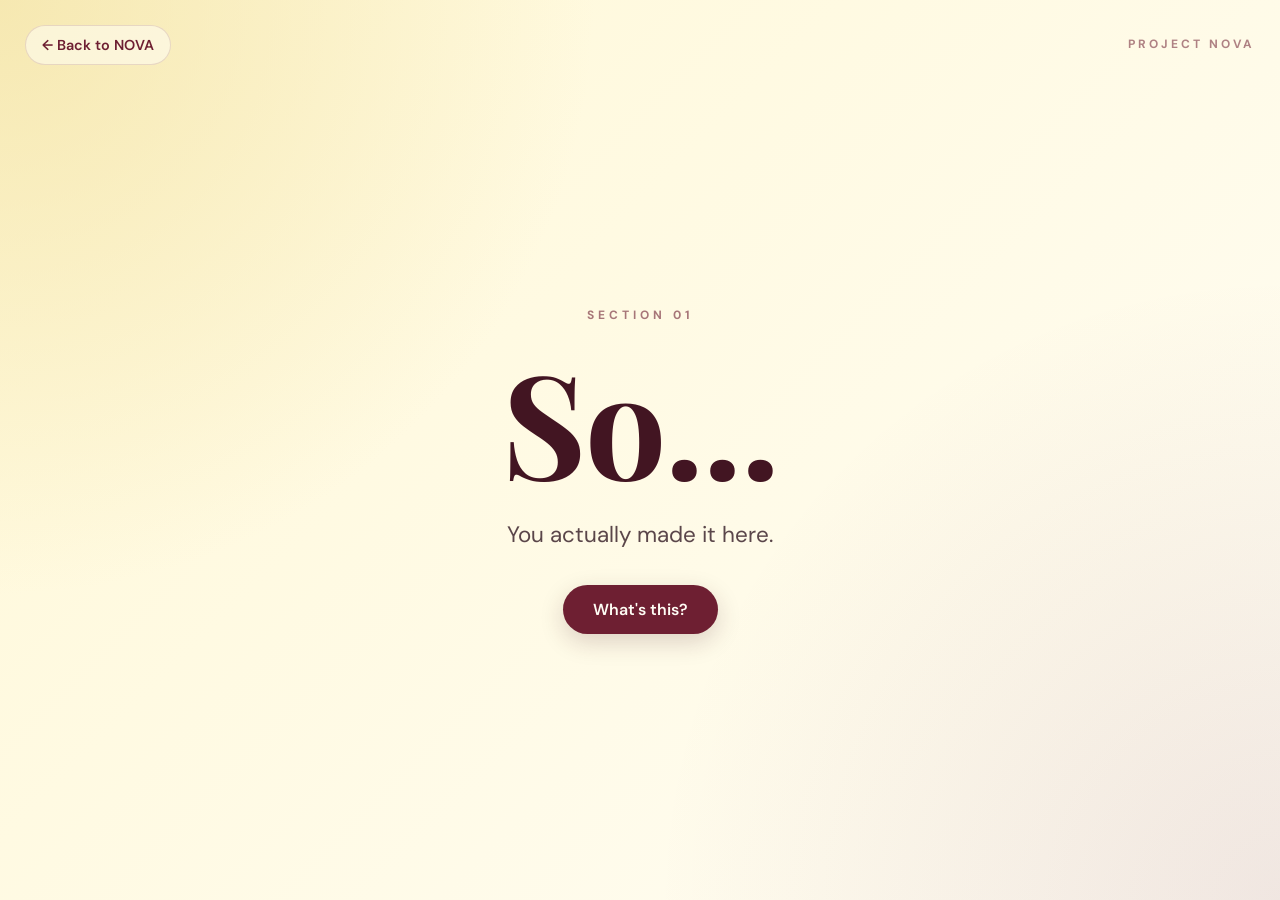
==== pages/birthday.html @ 9987b472 "Release Project Nova v1.0" ====
<!DOCTYPE html>
<html lang="en">

<head>
    <meta charset="UTF-8">

    <meta
        name="viewport"
        content="width=device-width, initial-scale=1.0"
    >

    <title>Birthday | Project Nova</title>

    <link rel="stylesheet" href="../style.css">
    <link rel="stylesheet" href="../css/birthday.css">
</head>

<body>

    <main class="birthday-page">


        <!-- ================================
             TOP NAVIGATION
        ================================= -->

        <nav class="birthday-nav">

            <a href="../index.html" class="back-home-btn">
                ← Back to NOVA
            </a>

            <p class="nova-small">
                PROJECT NOVA
            </p>

        </nav>


        <!-- ================================
             INTRO
        ================================= -->

        <section class="birthday-intro">

            <p class="birthday-label">
                SECTION 01
            </p>

            <h1>So...</h1>

            <p class="birthday-text">
                You actually made it here.
            </p>

            <button id="birthday-start-btn">
                What's this?
            </button>

        </section>


        <!-- ================================
             FIRST MESSAGE
        ================================= -->

        <section
            id="birthday-message-area"
            class="birthday-message-area"
        >

            <p class="birthday-label">
                A message for you
            </p>

            <h2>
                Well, today's a pretty important day.
            </h2>

            <p>
                And I thought it would be a little boring
                to just send you a normal birthday message.
            </p>

            <p>
                So instead...
            </p>

            <p class="message-highlight">
                I decided to build you something.
            </p>

            <button id="birthday-continue-btn">
                Continue
            </button>

        </section>


        <!-- ================================
             THE PROBLEM
        ================================= -->

        <section
            id="birthday-problem-area"
            class="birthday-message-area"
        >

            <p class="birthday-label">
                Wait a second...
            </p>

            <h2>
                But before we get to that...
            </h2>

            <p class="birthday-text">
                There's one small problem.
            </p>

            <button id="problem-btn">
                What problem?
            </button>

        </section>


        <!-- ================================
             CHALLENGE INTRO
        ================================= -->

        <section
            id="challenge-intro-area"
            class="birthday-message-area"
        >

            <p class="birthday-label">
                One condition
            </p>

            <h2>
                A birthday gift can't just be handed over that easily.
            </h2>

            <p>
                First, you have to complete one tiny challenge.
            </p>

            <button id="challenge-start-btn">
                Bring it on.
            </button>

        </section>


        <!-- ================================
             CATCH THE CAKE
        ================================= -->

        <section
            id="challenge-area"
            class="birthday-message-area challenge-area"
        >

            <p class="birthday-label">
                Challenge accepted
            </p>

            <h2>
                Okay. Catch this.
            </h2>

            <p id="challenge-counter">
                Catches: 0 / 5
            </p>

            <div id="game-area">

                <button id="catch-btn">
                    🎂
                </button>

            </div>

        </section>


        <!-- ================================
             CHALLENGE COMPLETE
        ================================= -->

        <section
            id="challenge-complete-area"
            class="birthday-message-area"
        >

            <p class="birthday-label">
                Challenge complete
            </p>

            <h2>
                You passed.
            </h2>

            <p>
                Somehow.
            </p>

            <button id="challenge-complete-btn">
                Continue
            </button>

        </section>


        <!-- ================================
             BIRTHDAY REVEAL
        ================================= -->

        <section
            id="birthday-reveal-area"
            class="birthday-message-area birthday-reveal-area"
        >

            <p class="birthday-label">
                Fine. You earned it.
            </p>

            <h2 class="birthday-reveal-title">
                HAPPY<br>
                BIRTHDAY
            </h2>

            <p class="birthday-reveal-name">
                🎉 🎂 ✨
            </p>

            <p class="birthday-reveal-text">
                Welcome to your birthday experience.
            </p>

            <button id="birthday-reveal-btn">
                Let's begin.
            </button>

        </section>


        <!-- ================================
             EXPERIENCE INTRO
        ================================= -->

        <section
            id="experience-intro-area"
            class="birthday-message-area"
        >

            <p class="birthday-label">
                Project Nova begins
            </p>

            <h2>
                Okay, now that we're officially past
                all the unnecessary security...
            </h2>

            <p>
                I have a few things prepared for you.
            </p>

            <button id="show-prepared-btn">
                Show me.
            </button>

        </section>


        <!-- ================================
             BIRTHDAY VAULT
        ================================= -->

        <section
            id="birthday-vault-area"
            class="birthday-message-area birthday-vault-area"
        >

            <p class="birthday-label">
                PROJECT NOVA
            </p>

            <h2>
                The Birthday Vault
            </h2>

            <p class="vault-description">
                I made a few things for you.
            </p>

            <p class="vault-description">
                Choose carefully.
            </p>

            <div class="vault-grid">


                <!-- SOMETHING FUN -->

                <button
                    id="vault-card-1"
                    class="vault-card"
                >

                    <span class="vault-icon">
                        🎁
                    </span>

                    <span class="vault-card-title">
                        Something Fun
                    </span>

                    <span class="vault-card-text">
                        Open me.
                    </span>

                </button>


                <!-- SOMETHING SPECIAL -->

                <button
                    id="vault-card-2"
                    class="vault-card"
                >

                    <span class="vault-icon">
                        ✨
                    </span>

                    <span class="vault-card-title">
                        Something Special
                    </span>

                    <span class="vault-card-text">
                        There's something inside.
                    </span>

                </button>


                <!-- LOCKED -->

                <button
                    id="vault-card-3"
                    class="vault-card vault-card-locked"
                >

                    <span class="vault-icon">
                        🔒
                    </span>

                    <span class="vault-card-title">
                        Locked
                    </span>

                    <span class="vault-card-text">
                        Not yet.
                    </span>

                </button>

            </div>

        </section>


        <!-- ================================
             SOMETHING SPECIAL - INTRO
        ================================= -->

        <section
            id="special-intro-area"
            class="birthday-message-area"
        >

            <p class="birthday-label">
                Something Special
            </p>

            <h2>
                Okay... this one is a little different.
            </h2>

            <p>
                I collected a few pieces of evidence.
            </p>

            <p>
                Your job is simply to survive the investigation.
            </p>

            <p class="message-highlight">
                No pressure.
            </p>

            <button id="special-start-btn">
                Begin investigation.
            </button>

        </section>


        <!-- ================================
             PERSONALITY SCAN
        ================================= -->

        <section
            id="special-scan-area"
            class="birthday-message-area"
        >

            <p class="birthday-label">
                Project Nova Analysis
            </p>

            <h2>
                Running personality scan...
            </h2>

            <div
                id="special-scan-results"
                class="special-scan-results"
            >

                <p>
                    Loading evidence...
                </p>

            </div>

            <button id="special-scan-next-btn">
                Continue
            </button>

        </section>


        <!-- ================================
             THE LITTLE THINGS
        ================================= -->

        <section
            id="special-little-things-area"
            class="birthday-message-area"
        >

            <p class="birthday-label">
                The Little Things
            </p>

            <h2>
                Some things just felt very... you.
            </h2>

            <div class="little-things-grid">


                <div class="little-thing-card">

                    <span class="little-thing-icon">
                        🧈
                    </span>

                    <h3>
                        Butter Yellow
                    </h3>

                    <p>
                        Apparently one of the official colors
                        of the Project Nova universe.
                    </p>

                </div>


                <div class="little-thing-card">

                    <span class="little-thing-icon">
                        🎮
                    </span>

                    <h3>
                        Gaming Detected
                    </h3>

                    <p>
                        Genshin and MLBB have successfully
                        entered the evidence folder.
                    </p>

                </div>


                <div class="little-thing-card">

                    <span class="little-thing-icon">
                        🧵
                    </span>

                    <h3>
                        Future Dress Designer
                    </h3>

                    <p>
                        Sewing your own dress is officially
                        on the skill acquisition list.
                    </p>

                </div>


                <div class="little-thing-card">

                    <span class="little-thing-icon">
                        ☕
                    </span>

                    <h3>
                        The Mug Situation
                    </h3>

                    <p>
                        Ceramic mug request detected.
                        Extremely important information.
                    </p>

                </div>


                <div class="little-thing-card">

                    <span class="little-thing-icon">
                        📸
                    </span>

                    <h3>
                        Screenshot Department
                    </h3>

                    <p>
                        Random screenshots have been saved.
                        Nobody knows why.
                        Including you, probably.
                    </p>

                </div>


                <div class="little-thing-card">

                    <span class="little-thing-icon">
                        🎵
                    </span>

                    <h3>
                        Current Soundtrack
                    </h3>

                    <p>
                        STATESIDE ft. Zara Larsson
                        has entered the current rotation.
                    </p>

                </div>

            </div>

            <button id="special-memory-btn">
                Open the memory archive
            </button>

        </section>


        <!-- ================================
             MEMORY ARCHIVE
        ================================= -->

        <section
            id="special-memory-area"
            class="birthday-message-area"
        >

            <p class="birthday-label">
                Memory Archive
            </p>

            <h2>
                Recovered files.
            </h2>

            <p>
                Some memories don't need a dramatic explanation.
            </p>

            <div class="memory-list">


                <button
                    class="memory-card"
                    data-memory="birthday"
                >

                    <span>
                        📁
                    </span>

                    <span>
                        MEMORY_007
                    </span>

                    <small>
                        7th birthday
                    </small>

                </button>


                <button
                    class="memory-card"
                    data-memory="laugh"
                >

                    <span>
                        📁
                    </span>

                    <span>
                        LAUGH_LOG
                    </span>

                    <small>
                        Things that make you laugh
                    </small>

                </button>


                <button
                    class="memory-card"
                    data-memory="care"
                >

                    <span>
                        📁
                    </span>

                    <span>
                        CARE_LEVEL
                    </span>

                    <small>
                        Investigation results
                    </small>

                </button>

            </div>


            <p
                id="memory-display"
                class="memory-display"
            ></p>


            <button id="special-final-btn">
                There's one more thing...
            </button>

        </section>


        <!-- ================================
             FINAL SPECIAL MESSAGE
        ================================= -->

        <section
            id="special-final-area"
            class="birthday-message-area"
        >

            <p class="birthday-label">
                Final File
            </p>

            <h2>
                Project Nova has reached the end.
            </h2>

            <p>
                But before you go...
            </p>

            <div class="final-analysis">


                <p>
                    Cares too much ........
                    <strong>CONFIRMED</strong>
                </p>

                <p>
                    Talks a lot ...........
                    <strong>CONFIRMED</strong>
                </p>

                <p>
                    Random screenshots ....
                    <strong>CONCERNING</strong>
                </p>

                <p>
                    Gaming detected .......
                    <strong>YES</strong>
                </p>

                <p>
                    Being memorable .......
                    <strong>ABSOLUTELY</strong>
                </p>

            </div>


            <p class="message-highlight">
                And honestly, I wouldn't change that.
            </p>

            <p>
                Happy Birthday. 🎂
            </p>

            <button id="special-back-btn">
                Back to the Vault
            </button>

        </section>


        <!-- ================================
             SOMETHING FUN - QUIZ INTRO
        ================================= -->

        <section
            id="quiz-intro-area"
            class="birthday-message-area"
        >

            <p class="birthday-label">
                Something Fun
            </p>

            <h2>
                Let's see how much you remember.
            </h2>

            <p>
                Don't worry.
            </p>

            <p>
                This definitely isn't a test.
            </p>

            <p class="message-highlight">
                Probably.
            </p>

            <button id="quiz-start-btn">
                Start the quiz.
            </button>

        </section>


        <!-- ================================
             QUIZ AREA
        ================================= -->

        <section
            id="quiz-area"
            class="birthday-message-area"
        >

            <p
                id="quiz-progress"
                class="birthday-label"
            >
                QUESTION 1 / 5
            </p>

            <h2 id="quiz-question">
                Question goes here.
            </h2>

            <div
                id="quiz-options"
                class="quiz-options"
            ></div>

        </section>


        <!-- ================================
             QUIZ RESULT
        ================================= -->

        <section
            id="quiz-result-area"
            class="birthday-message-area"
        >

            <p class="birthday-label">
                Results are in
            </p>

            <h2 id="quiz-result-title">
                Hmm...
            </h2>

            <p
                id="quiz-score"
                class="quiz-score"
            >
                Score: 0 / 5
            </p>

            <p id="quiz-result-message">
            </p>


            <!-- Appears after review quiz -->

            <button
                id="start-real-test-btn"
                style="display: none;"
            >
                Begin the real test.
            </button>


            <!-- Appears after real quiz -->

            <button
                id="quiz-back-btn"
                style="display: none;"
            >
                Back to the Vault
            </button>

        </section>


    </main>


    <script src="../js/birthday.js"></script>

</body>

</html>
---- style.css ----
/* =================================
   PROJECT NOVA - GLOBAL STYLE
   Theme: Butter Yellow × Burgundy
================================= */


/* =================================
   GOOGLE FONTS
================================= */

@import url('https://fonts.googleapis.com/css2?family=DM+Sans:wght@400;500;600;700&family=Playfair+Display:wght@600;700&display=swap');


/* =================================
   NOVA COLOR SYSTEM
================================= */

:root {

    /* Main palette */

    --nova-butter: #F3E3A5;
    --nova-butter-light: #FFF8D6;

    --nova-burgundy: #6E1F32;
    --nova-burgundy-dark: #421522;

    --nova-cream: #FFFDF5;

    --nova-text: #321923;
    --nova-muted: #765A61;

    /* Glass / borders */

    --nova-glass: rgba(255, 253, 245, 0.68);
    --nova-glass-strong: rgba(255, 253, 245, 0.88);

    --nova-border: rgba(110, 31, 50, 0.14);

    /* Shadows */

    --nova-shadow:
        0 10px 30px rgba(66, 21, 34, 0.10);

    --nova-shadow-strong:
        0 15px 40px rgba(66, 21, 34, 0.18);

}


/* =================================
   RESET
================================= */

* {
    box-sizing: border-box;
    margin: 0;
    padding: 0;
}


/* =================================
   MAIN PAGE
================================= */

body {

    min-height: 100vh;

    overflow-x: hidden;

    font-family: "DM Sans", sans-serif;

    color: var(--nova-text);

    background:

        radial-gradient(
            circle at top left,
            rgba(243, 227, 165, 0.75),
            transparent 38%
        ),

        radial-gradient(
            circle at bottom right,
            rgba(110, 31, 50, 0.10),
            transparent 40%
        ),

        linear-gradient(
            135deg,
            var(--nova-butter-light),
            var(--nova-cream)
        );

    transition:
        background 0.8s ease,
        color 0.8s ease;
}


/* =================================
   ANGRY / OMINOUS MODE
================================= */

body.anger-mode {

    background:

        radial-gradient(
            circle at center,
            rgba(110, 31, 50, 0.65),
            transparent 45%
        ),

        #090909;

    color: #ffffff;
}


/* =================================
   MAIN APPLICATION
================================= */

#app {

    min-height: 100vh;

    position: relative;
}


/* =================================
   SCREEN SYSTEM
================================= */

.screen {

    display: none;

    min-height: 100vh;

    width: 100%;

    padding: 30px 20px;

    text-align: center;

    justify-content: center;
    align-items: center;

    flex-direction: column;
}


.screen.active {

    display: flex;

    animation:
        screenAppear 0.6s ease;
}


/* =================================
   SCREEN ENTRANCE
================================= */

@keyframes screenAppear {

    from {

        opacity: 0;

        transform:
            translateY(15px);
    }

    to {

        opacity: 1;

        transform:
            translateY(0);
    }

}


/* =================================
   HEADINGS
================================= */

h1 {

    max-width: 700px;

    margin-bottom: 16px;

    font-family:
        "Playfair Display",
        serif;

    font-size:
        clamp(2.2rem, 6vw, 4.5rem);

    line-height: 1.1;

    letter-spacing: -1px;

    color: var(--nova-burgundy-dark);
}


/* =================================
   NORMAL TEXT
================================= */

p {

    max-width: 500px;

    font-size:
        clamp(1rem, 2vw, 1.2rem);

    line-height: 1.6;

    color: var(--nova-text);

    opacity: 0.8;
}


/* =================================
   INPUTS
================================= */

input {

    width: min(280px, 85vw);

    margin-top: 24px;

    padding: 15px 18px;

    border:
        1px solid var(--nova-border);

    border-radius: 14px;

    outline: none;

    background:
        rgba(255, 253, 245, 0.75);

    color:
        var(--nova-text);

    font-family:
        "DM Sans",
        sans-serif;

    font-size: 1rem;

    transition:

        border-color 0.25s ease,

        box-shadow 0.25s ease,

        transform 0.25s ease,

        background 0.6s ease,

        color 0.6s ease;
}


input:focus {

    border-color:
        var(--nova-burgundy);

    box-shadow:

        0 0 0 4px
        rgba(110, 31, 50, 0.10);

    transform:
        translateY(-2px);
}


/* =================================
   INPUTS IN ANGER MODE
================================= */

body.anger-mode input {

    background:
        rgba(0, 0, 0, 0.65);

    color: white;

    border-color:
        rgba(255, 80, 80, 0.5);

    box-shadow:
        0 0 25px
        rgba(255, 0, 0, 0.12);
}


/* =================================
   BIRTHDAY DAY / MONTH INPUTS
================================= */

.birthday-inputs {

    display: flex;

    align-items: center;
    justify-content: center;

    gap: 14px;

    margin-top: 24px;
}


.birthday-inputs input {

    width: 100px;

    margin-top: 0;

    text-align: center;
}


.birthday-inputs span {

    font-family:
        "Playfair Display",
        serif;

    font-size: 2rem;

    color:
        var(--nova-burgundy);

    opacity: 0.7;
}


/* =================================
   REMOVE NUMBER INPUT ARROWS
================================= */

input[type="number"]::-webkit-inner-spin-button,
input[type="number"]::-webkit-outer-spin-button {

    appearance: none;

    margin: 0;
}


/* =================================
   BUTTONS
================================= */

button {

    margin-top: 22px;

    padding: 14px 30px;

    border: none;

    border-radius: 999px;

    background:
        var(--nova-burgundy);

    color:
        var(--nova-cream);

    font-family:
        "DM Sans",
        sans-serif;

    font-size: 1rem;

    font-weight: 600;

    cursor: pointer;

    box-shadow:
        0 8px 25px
        rgba(66, 21, 34, 0.18);

    transition:

        transform 0.25s ease,

        box-shadow 0.25s ease,

        background 0.5s ease,

        color 0.5s ease,

        letter-spacing 0.25s ease;
}


button:hover {

    transform:
        translateY(-3px);

    background:
        var(--nova-burgundy-dark);

    box-shadow:
        var(--nova-shadow-strong);
}


button:active {

    transform:
        translateY(0) scale(0.97);
}


/* =================================
   BUTTONS IN ANGER MODE
================================= */

body.anger-mode button {

    background:
        #8f0000;

    box-shadow:
        0 0 30px
        rgba(255, 0, 0, 0.3);
}


/* =================================
   MESSAGES
================================= */

.message {

    min-height: 26px;

    margin-top: 14px;

    color:
        var(--nova-burgundy);

    font-size: 0.95rem;

    font-weight: 500;

    opacity: 1;
}


/* =================================
   BUTTON CONTAINERS
================================= */

#ready-buttons,
#chaos-buttons {

    display: flex;

    justify-content: center;
    align-items: center;

    gap: 16px;

    margin-top: 15px;

    animation:
        buttonReveal 0.45s ease;
}


#ready-buttons button,
#chaos-buttons button {

    margin-top: 0;
}


/* =================================
   BUTTON REVEAL ANIMATION
================================= */

@keyframes buttonReveal {

    from {

        opacity: 0;

        transform:
            translateY(12px)
            scale(0.96);
    }

    to {

        opacity: 1;

        transform:
            translateY(0)
            scale(1);
    }

}


/* =================================
   REASON AREA
================================= */

#reason-area {

    display: none;

    flex-direction: column;

    align-items: center;

    animation:
        reasonReveal 0.55s ease;
}


#reason-area input {

    width:
        min(380px, 85vw);
}


/* =================================
   REASON AREA ANIMATION
================================= */

@keyframes reasonReveal {

    from {

        opacity: 0;

        transform:
            translateY(20px);
    }

    to {

        opacity: 1;

        transform:
            translateY(0);
    }

}


/* =================================
   TAKE ME INSIDE BUTTON
================================= */

.take-me-inside {

    animation:
        buttonTransform 0.6s ease forwards;

    padding-left: 45px;

    padding-right: 45px;

    letter-spacing: 1px;
}


@keyframes buttonTransform {

    0% {

        transform:
            scale(0.9);

        opacity: 0;
    }

    70% {

        transform:
            scale(1.08);
    }

    100% {

        transform:
            scale(1);

        opacity: 1;
    }

}


/* =================================
   HOME SCREEN
================================= */

#home-screen h1 {

    font-size:
        clamp(3rem, 8vw, 6rem);

    color:
        var(--nova-burgundy-dark);
}


/* =================================
   MOBILE
================================= */

@media (max-width: 500px) {

    .screen {

        padding:
            25px 16px;
    }

    .birthday-inputs {

        gap: 10px;
    }

    .birthday-inputs input {

        width: 85px;
    }

    button {

        width:
            min(280px, 85vw);
    }

}
---- css/birthday.css ----
/* =================================
   PROJECT NOVA - BIRTHDAY PAGE
   Theme: Butter Yellow × Burgundy
================================= */


/* =================================
   MAIN PAGE
================================= */

.birthday-page {
    min-height: 100vh;
    padding: 25px;

    display: flex;
    flex-direction: column;
}


/* =================================
   NAVIGATION
================================= */

.birthday-nav {
    width: 100%;

    display: flex;
    justify-content: space-between;
    align-items: center;
}

.back-home-btn {
    padding: 10px 16px;

    border-radius: 999px;

    text-decoration: none;

    color: var(--nova-burgundy);

    font-size: 0.9rem;
    font-weight: 600;

    border: 1px solid var(--nova-border);

    background: rgba(255, 253, 245, 0.55);

    transition:
        transform 0.25s ease,
        background 0.25s ease,
        color 0.25s ease,
        box-shadow 0.25s ease;
}

.back-home-btn:hover {
    transform: translateX(-4px);

    color: var(--nova-burgundy-dark);

    background: var(--nova-glass-strong);

    box-shadow: var(--nova-shadow);
}

.nova-small {
    font-size: 0.75rem;
    font-weight: 700;

    letter-spacing: 3px;

    color: var(--nova-burgundy);

    opacity: 0.55;
}


/* =================================
   INTRO
================================= */

.birthday-intro {
    flex: 1;

    display: flex;
    flex-direction: column;

    align-items: center;
    justify-content: center;

    text-align: center;

    animation:
        birthdayIntroAppear 0.8s ease;
}

.birthday-label {
    margin-bottom: 16px;

    font-size: 0.75rem;
    font-weight: 700;

    letter-spacing: 4px;
    text-transform: uppercase;

    color: var(--nova-burgundy);

    opacity: 0.6;
}

.birthday-intro h1 {
    margin-bottom: 18px;

    font-size:
        clamp(4rem, 14vw, 9rem);

    color:
        var(--nova-burgundy-dark);
}

.birthday-text {
    margin-bottom: 10px;

    font-size:
        clamp(1.1rem, 2vw, 1.4rem);
}


/* =================================
   MESSAGE SECTIONS
================================= */

.birthday-message-area {
    display: none;

    flex-direction: column;

    align-items: center;
    justify-content: center;

    min-height:
        calc(100vh - 80px);

    width: 100%;
    max-width: 700px;

    margin: auto;

    text-align: center;
}

.birthday-message-area.active {
    display: flex;

    animation:
        messageAppear 0.8s ease;
}

.birthday-message-area h2 {
    max-width: 700px;

    margin-bottom: 22px;

    font-family:
        "Playfair Display",
        serif;

    font-size:
        clamp(2rem, 5vw, 4rem);

    line-height: 1.15;

    color:
        var(--nova-burgundy-dark);
}

.birthday-message-area p {
    margin-bottom: 14px;
}

.message-highlight {
    margin-top: 10px;

    font-size:
        clamp(1.3rem, 3vw, 2rem);

    font-weight: 700;

    color:
        var(--nova-burgundy);

    opacity: 1;
}


/* =================================
   CATCH THE CAKE CHALLENGE
================================= */

.challenge-area {
    width: 100%;
}

#game-area {
    position: relative;

    width:
        min(700px, 90vw);

    height: 400px;

    margin-top: 25px;

    border-radius: 25px;

    border:
        1px solid var(--nova-border);

    background:
        rgba(255, 253, 245, 0.48);

    box-shadow:
        var(--nova-shadow);

    overflow: hidden;
}

#challenge-counter {
    color:
        var(--nova-burgundy);

    font-weight: 700;
}

#catch-btn {
    position: absolute;

    left: 50%;
    top: 50%;

    min-width: 70px;
    min-height: 70px;

    padding: 10px;

    border-radius: 50%;

    font-size: 2rem;
    line-height: 1;

    color:
        var(--nova-cream);

    background:
        var(--nova-burgundy);

    cursor: pointer;

    transform:
        translate(-50%, -50%);

    transition:
        left 0.25s ease,
        top 0.25s ease,
        transform 0.2s ease;
}

#catch-btn:hover {
    background:
        var(--nova-burgundy-dark);

    transform:
        translate(-50%, -50%)
        scale(1.1);
}


/* =================================
   BIRTHDAY REVEAL
================================= */

.birthday-reveal-area {
    position: relative;
}

.birthday-reveal-title {
    font-size:
        clamp(3.5rem, 12vw, 9rem) !important;

    line-height:
        0.9 !important;

    letter-spacing: -2px;

    color:
        var(--nova-burgundy-dark);

    animation:
        birthdayRevealPop 1s ease;
}

.birthday-reveal-name {
    margin-top: 10px;

    font-size:
        clamp(2rem, 5vw, 3rem);
}

.birthday-reveal-text {
    margin-top: 12px;

    font-size:
        clamp(1rem, 2vw, 1.3rem);
}


/* =================================
   BIRTHDAY VAULT
================================= */

.birthday-vault-area {
    width: 100%;
}

.vault-description {
    margin-bottom: 5px !important;
}

.vault-grid {
    width:
        min(900px, 100%);

    margin-top: 35px;

    display: grid;

    grid-template-columns:
        repeat(3, 1fr);

    gap: 20px;
}

.vault-card {
    min-height: 230px;

    padding: 25px;

    display: flex;
    flex-direction: column;

    align-items: center;
    justify-content: center;

    border-radius: 25px;

    cursor: pointer;

    font-family: inherit;

    color:
        var(--nova-burgundy-dark);

    border:
        1px solid var(--nova-border);

    background:
        var(--nova-glass);

    box-shadow:
        var(--nova-shadow);

    transition:
        transform 0.3s ease,
        background 0.3s ease,
        box-shadow 0.3s ease,
        border-color 0.3s ease;
}

.vault-card:hover {
    transform:
        translateY(-8px);

    background:
        var(--nova-glass-strong);

    border-color:
        rgba(110, 31, 50, 0.25);

    box-shadow:
        var(--nova-shadow-strong);
}

.vault-card:active {
    transform:
        translateY(-4px)
        scale(0.98);
}

.vault-icon {
    margin-bottom: 20px;

    font-size: 3rem;
}

.vault-card-title {
    margin-bottom: 10px;

    font-size: 1.2rem;

    font-weight: 700;

    color:
        var(--nova-burgundy-dark);
}

.vault-card-text {
    font-size: 0.9rem;

    color:
        var(--nova-muted);

    opacity: 1;
}

.vault-card-locked {
    cursor: not-allowed;

    opacity: 0.5;
}

.vault-card-locked:hover {
    transform: none;

    box-shadow:
        var(--nova-shadow);

    background:
        var(--nova-glass);
}


/* =================================
   SOMETHING SPECIAL
================================= */


/* =================================
   PERSONALITY SCAN
================================= */

.special-scan-results {
    width:
        min(620px, 100%);

    margin-top: 20px;
    margin-bottom: 10px;

    padding: 25px;

    display: flex;
    flex-direction: column;

    gap: 12px;

    border-radius: 22px;

    border:
        1px solid var(--nova-border);

    background:
        rgba(255, 253, 245, 0.70);

    box-shadow:
        var(--nova-shadow);

    text-align: left;
}

.special-scan-results p {
    width: 100%;

    margin: 0;

    padding: 12px 15px;

    border-left:
        4px solid var(--nova-burgundy);

    border-radius: 8px;

    background:
        rgba(243, 227, 165, 0.30);

    color:
        var(--nova-burgundy-dark);

    font-family:
        "DM Sans",
        sans-serif;

    font-size: 0.95rem;
    font-weight: 600;

    opacity: 1;

    animation:
        scanLineAppear 0.5s ease;
}


/* =================================
   LITTLE THINGS GRID
================================= */

.little-things-grid {
    width:
        min(900px, 100%);

    margin-top: 30px;
    margin-bottom: 20px;

    display: grid;

    grid-template-columns:
        repeat(3, 1fr);

    gap: 16px;
}

.little-thing-card {
    min-height: 190px;

    padding: 24px 18px;

    display: flex;
    flex-direction: column;

    align-items: center;
    justify-content: center;

    border-radius: 22px;

    border:
        1px solid var(--nova-border);

    background:
        var(--nova-glass);

    box-shadow:
        var(--nova-shadow);

    transition:
        transform 0.3s ease,
        background 0.3s ease,
        box-shadow 0.3s ease;
}

.little-thing-card:hover {
    transform:
        translateY(-6px);

    background:
        var(--nova-glass-strong);

    box-shadow:
        var(--nova-shadow-strong);
}

.little-thing-icon {
    margin-bottom: 14px;

    font-size: 2.3rem;
}

.little-thing-card h3 {
    margin-bottom: 9px;

    font-family:
        "Playfair Display",
        serif;

    font-size: 1.15rem;

    color:
        var(--nova-burgundy-dark);
}

.little-thing-card p {
    margin: 0;

    font-size: 0.88rem;

    line-height: 1.5;

    color:
        var(--nova-muted);

    opacity: 1;
}


/* =================================
   MEMORY ARCHIVE
================================= */

.memory-list {
    width:
        min(650px, 100%);

    margin-top: 30px;

    display: flex;
    flex-direction: column;

    gap: 12px;
}

.memory-card {
    width: 100%;

    min-height: 70px;

    margin-top: 0;

    padding: 15px 20px;

    display: grid;

    grid-template-columns:
        45px 1fr auto;

    align-items: center;

    gap: 12px;

    border-radius: 18px;

    border:
        1px solid var(--nova-border);

    background:
        rgba(255, 253, 245, 0.75);

    color:
        var(--nova-burgundy-dark);

    box-shadow:
        0 6px 18px
        rgba(66, 21, 34, 0.06);

    text-align: left;

    transition:
        transform 0.25s ease,
        background 0.25s ease,
        box-shadow 0.25s ease;
}

.memory-card:hover {
    transform:
        translateX(6px);

    background:
        var(--nova-glass-strong);

    box-shadow:
        var(--nova-shadow);
}

.memory-card > span:first-child {
    font-size: 1.6rem;

    text-align: center;
}

.memory-card > span:nth-child(2) {
    font-size: 0.95rem;

    font-weight: 700;

    letter-spacing: 1px;

    color:
        var(--nova-burgundy-dark);
}

.memory-card small {
    font-size: 0.78rem;

    color:
        var(--nova-muted);

    white-space: nowrap;
}


/* =================================
   MEMORY DISPLAY
================================= */

.memory-display {
    width:
        min(650px, 100%);

    min-height: 70px;

    margin-top: 20px !important;
    margin-bottom: 5px !important;

    padding: 20px;

    border-radius: 18px;

    border:
        1px solid
        rgba(110, 31, 50, 0.18);

    background:
        rgba(243, 227, 165, 0.35);

    color:
        var(--nova-burgundy-dark);

    font-size: 1rem;

    line-height: 1.6;

    opacity: 1;

    box-shadow:
        0 6px 20px
        rgba(66, 21, 34, 0.06);
}


/* =================================
   FINAL ANALYSIS
================================= */

.final-analysis {
    width:
        min(650px, 100%);

    margin-top: 25px;
    margin-bottom: 20px;

    padding: 25px;

    border-radius: 22px;

    border:
        1px solid var(--nova-border);

    background:
        rgba(255, 253, 245, 0.70);

    box-shadow:
        var(--nova-shadow);

    text-align: left;
}

.final-analysis p {
    width: 100%;

    margin-bottom: 12px;

    padding: 10px 12px;

    border-radius: 10px;

    color:
        var(--nova-text);

    font-family:
        "DM Sans",
        sans-serif;

    font-size: 0.95rem;

    opacity: 1;
}

.final-analysis p:last-child {
    margin-bottom: 0;
}

.final-analysis strong {
    color:
        var(--nova-burgundy);

    font-weight: 700;
}


/* =================================
   QUIZ
================================= */

#quiz-area {
    width: 100%;
}

#quiz-question {
    width: 100%;

    color:
        var(--nova-burgundy-dark);

    opacity: 1;
}

.quiz-options {
    width:
        min(600px, 100%);

    display: flex;
    flex-direction: column;

    gap: 14px;

    margin-top: 20px;
}


/* =================================
   QUIZ OPTION BUTTONS
================================= */

.quiz-option {
    width: 100%;

    display: block;

    padding: 18px 22px;

    margin-top: 0;

    border-radius: 18px;

    cursor: pointer;

    font-family: inherit;

    font-size: 1rem;
    font-weight: 600;

    line-height: 1.4;

    text-align: center;

    color:
        var(--nova-burgundy-dark) !important;

    -webkit-text-fill-color:
        var(--nova-burgundy-dark);

    opacity: 1 !important;

    visibility: visible !important;

    border:
        1px solid var(--nova-border);

    background:
        rgba(255, 253, 245, 0.88);

    box-shadow:
        0 6px 18px
        rgba(66, 21, 34, 0.06);

    transition:
        transform 0.2s ease,
        background 0.2s ease,
        box-shadow 0.2s ease,
        border-color 0.2s ease;
}

.quiz-option:hover {
    transform:
        translateY(-3px);

    color:
        var(--nova-cream) !important;

    -webkit-text-fill-color:
        var(--nova-cream);

    background:
        var(--nova-burgundy);

    border-color:
        var(--nova-burgundy);

    box-shadow:
        var(--nova-shadow-strong);
}

.quiz-option.selected {
    color:
        var(--nova-cream) !important;

    -webkit-text-fill-color:
        var(--nova-cream);

    background:
        var(--nova-burgundy);

    border-color:
        var(--nova-burgundy);

    transform:
        scale(1.02);

    box-shadow:
        var(--nova-shadow-strong);
}


/* =================================
   QUIZ RESULTS
================================= */

.quiz-score {
    margin-top: 10px;

    font-size:
        clamp(1.5rem, 4vw, 2.5rem);

    font-weight: 700;

    color:
        var(--nova-burgundy) !important;

    opacity: 1;
}

#quiz-result-message {
    font-size: 1.1rem;

    color:
        var(--nova-text);

    opacity: 0.85;
}


/* =================================
   BUTTON SPACING
================================= */

#start-real-test-btn,
#quiz-back-btn,
#special-scan-next-btn,
#special-memory-btn,
#special-final-btn,
#special-back-btn {
    margin-top: 20px;
}


/* =================================
   ANIMATIONS
================================= */

@keyframes birthdayIntroAppear {

    from {
        opacity: 0;

        transform:
            translateY(25px);
    }

    to {
        opacity: 1;

        transform:
            translateY(0);
    }

}


@keyframes messageAppear {

    from {
        opacity: 0;

        transform:
            translateY(30px);
    }

    to {
        opacity: 1;

        transform:
            translateY(0);
    }

}


@keyframes birthdayRevealPop {

    0% {
        opacity: 0;

        transform:
            scale(0.6);
    }

    70% {
        transform:
            scale(1.05);
    }

    100% {
        opacity: 1;

        transform:
            scale(1);
    }

}


/* =================================
   SPECIAL ANIMATIONS
================================= */

@keyframes scanLineAppear {

    from {
        opacity: 0;

        transform:
            translateX(-12px);
    }

    to {
        opacity: 1;

        transform:
            translateX(0);
    }

}


/* =================================
   MOBILE
================================= */

@media (max-width: 700px) {

    .vault-grid {
        grid-template-columns:
            1fr;
    }

    .vault-card {
        min-height: 180px;
    }


    /* Something Special */

    .little-things-grid {
        grid-template-columns:
            repeat(2, 1fr);
    }

    .little-thing-card {
        min-height: 175px;

        padding: 20px 14px;
    }

}


@media (max-width: 600px) {

    .birthday-page {
        padding: 18px;
    }

    .birthday-nav {
        align-items:
            flex-start;
    }

    .nova-small {
        text-align: right;

        font-size: 0.65rem;
    }

    #game-area {
        height: 350px;
    }

    .quiz-option {
        padding: 16px;

        font-size: 0.95rem;
    }


    /* Memory Archive */

    .memory-card {
        grid-template-columns:
            38px 1fr;

        padding:
            14px 16px;
    }

    .memory-card small {
        grid-column:
            2;

        white-space:
            normal;
    }


    /* Special sections */

    .special-scan-results {
        padding: 18px;
    }

    .final-analysis {
        padding: 18px;
    }

}


@media (max-width: 430px) {

    .little-things-grid {
        grid-template-columns:
            1fr;
    }

    .little-thing-card {
        min-height: 150px;
    }

}
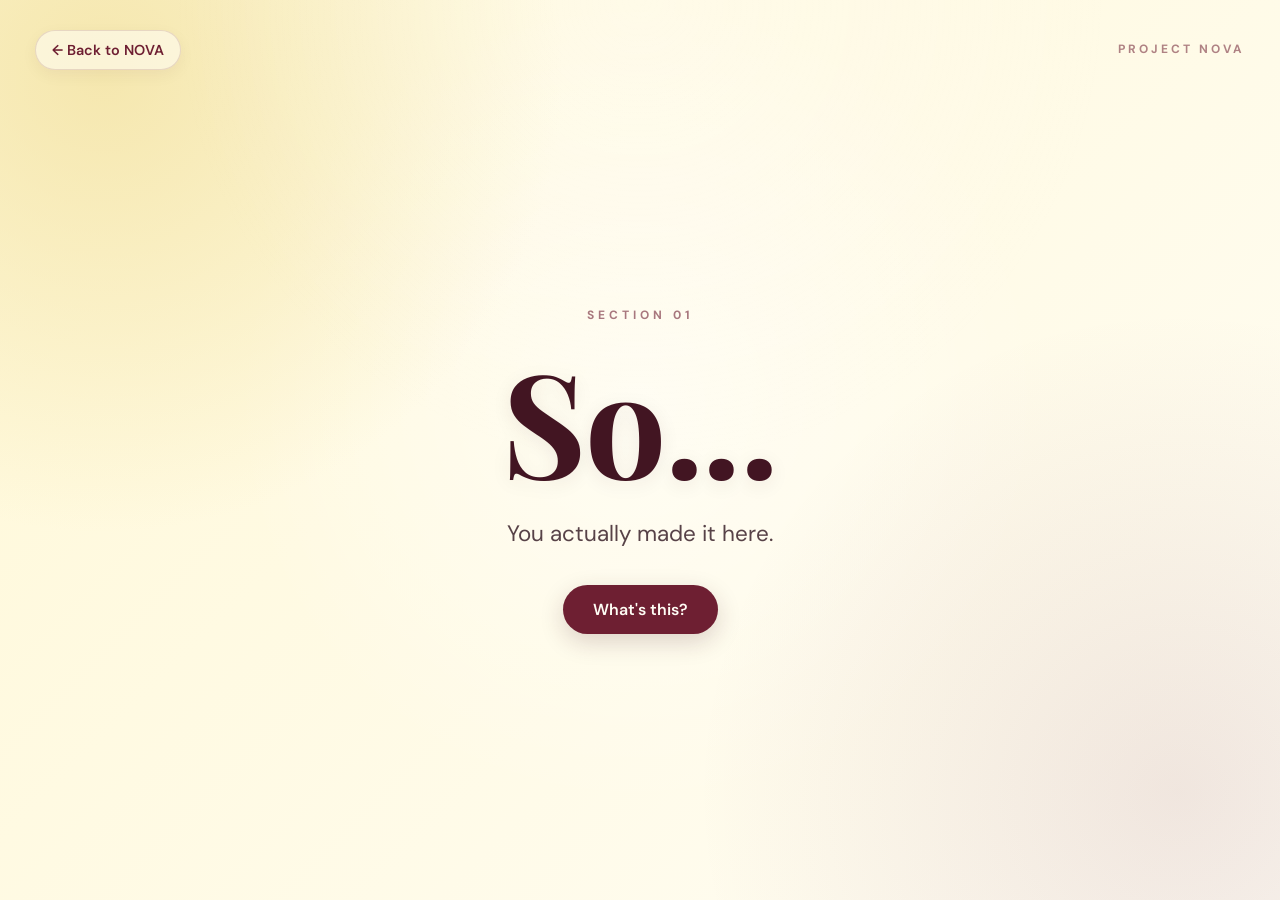
==== commit 414f2dbe: "Build Project Nova V1.1 Phase 2 features" ====
--- a/pages/birthday.html
+++ b/pages/birthday.html
@@ -2,6 +2,7 @@
 <html lang="en">
 
 <head>
+
     <meta charset="UTF-8">
 
     <meta
@@ -11,10 +12,19 @@
 
     <title>Birthday | Project Nova</title>
 
-    <link rel="stylesheet" href="../style.css">
-    <link rel="stylesheet" href="../css/birthday.css">
+    <link
+        rel="stylesheet"
+        href="../style.css"
+    >
+
+    <link
+        rel="stylesheet"
+        href="../css/birthday.css"
+    >
+
 </head>
 
+
 <body>
 
     <main class="birthday-page">
@@ -26,7 +36,10 @@
 
         <nav class="birthday-nav">
 
-            <a href="../index.html" class="back-home-btn">
+            <a
+                href="../index.html"
+                class="back-home-btn"
+            >
                 ← Back to NOVA
             </a>
 
@@ -47,7 +60,9 @@
                 SECTION 01
             </p>
 
-            <h1>So...</h1>
+            <h1>
+                So...
+            </h1>
 
             <p class="birthday-text">
                 You actually made it here.
@@ -268,6 +283,10 @@
                 I have a few things prepared for you.
             </p>
 
+            <p class="message-highlight">
+                Choose wisely.
+            </p>
+
             <button id="show-prepared-btn">
                 Show me.
             </button>
@@ -285,16 +304,12 @@
         >
 
             <p class="birthday-label">
-                PROJECT NOVA
-            </p>
-
-            <h2>
-                The Birthday Vault
-            </h2>
-
-            <p class="vault-description">
-                I made a few things for you.
-            </p>
+                THE BIRTHDAY VAULT
+            </p>
+
+            <h2>
+                Three files.
+            </h2>
 
             <p class="vault-description">
                 Choose carefully.
@@ -347,7 +362,7 @@
                 </button>
 
 
-                <!-- LOCKED -->
+                <!-- SECRET FILE -->
 
                 <button
                     id="vault-card-3"
@@ -363,12 +378,720 @@
                     </span>
 
                     <span class="vault-card-text">
-                        Not yet.
+                        Complete the Diva Quest.
                     </span>
 
                 </button>
 
             </div>
+
+        </section>
+
+
+        <!-- ================================
+             SECRET FILE INTRO
+        ================================= -->
+
+        <section
+            id="secret-file-area"
+            class="birthday-message-area secret-file-area"
+        >
+
+            <p class="birthday-label">
+                SECRET FILE
+            </p>
+
+            <h2>
+                The Diva Protocol
+            </h2>
+
+            <p>
+                Apparently, this file requires
+                five levels of authorization.
+            </p>
+
+            <p class="message-highlight">
+                Let's see if you can slay your way through.
+            </p>
+
+            <div class="diva-progress">
+
+                <span id="lock-1-status">
+                    🔒
+                </span>
+
+                <span id="lock-2-status">
+                    🔒
+                </span>
+
+                <span id="lock-3-status">
+                    🔒
+                </span>
+
+                <span id="lock-4-status">
+                    🔒
+                </span>
+
+                <span id="lock-5-status">
+                    🔒
+                </span>
+
+            </div>
+
+            <button id="secret-file-start-btn">
+                Start the Diva Quest 💅
+            </button>
+
+            <button
+                id="secret-file-back-btn"
+                class="secondary-button"
+            >
+                Back to the Vault
+            </button>
+
+        </section>
+
+
+        <!-- ================================
+             DIVA CHECK
+             LEVEL 01
+        ================================= -->
+
+        <section
+            id="diva-check-area"
+            class="birthday-message-area diva-challenge-area"
+        >
+
+            <p class="birthday-label">
+                LOCK 01
+            </p>
+
+            <h2>
+                💅 The Diva Check
+            </h2>
+
+            <p>
+                First things first.
+            </p>
+
+            <p>
+                Which emoji officially represents
+                maximum Diva energy?
+            </p>
+
+            <div
+                id="diva-check-options"
+                class="diva-choice-grid"
+            >
+
+                <button
+                    type="button"
+                    data-diva-choice="yes"
+                >
+                    💅
+                </button>
+
+                <button
+                    type="button"
+                    data-diva-choice="no"
+                >
+                    👑
+                </button>
+
+                <button
+                    type="button"
+                    data-diva-choice="no"
+                >
+                    ✨
+                </button>
+
+                <button
+                    type="button"
+                    data-diva-choice="no"
+                >
+                    🎂
+                </button>
+
+            </div>
+
+            <p
+                id="diva-check-feedback"
+                class="diva-feedback"
+            ></p>
+
+        </section>
+
+
+        <!-- ================================
+             DIVA CHASE
+             LEVEL 02
+        ================================= -->
+
+        <section
+            id="diva-chase-area"
+            class="birthday-message-area diva-challenge-area"
+        >
+
+            <p class="birthday-label">
+                LOCK 02
+            </p>
+
+            <h2>
+                💅 The Nailcare Emoji Chase
+            </h2>
+
+            <p>
+                Catch the 💅 three times.
+            </p>
+
+            <p id="diva-chase-counter">
+                Catches: 0 / 3
+            </p>
+
+            <div id="diva-chase-game">
+
+                <button
+                    id="diva-chase-target"
+                    type="button"
+                >
+                    💅
+                </button>
+
+            </div>
+
+            <p
+                id="diva-chase-feedback"
+                class="diva-feedback"
+            ></p>
+
+        </section>
+
+
+        <!-- ================================
+             DIVA MEMORY
+             LEVEL 03
+        ================================= -->
+
+        <section
+            id="diva-memory-area"
+            class="birthday-message-area diva-challenge-area"
+        >
+
+            <p class="birthday-label">
+                LOCK 03
+            </p>
+
+            <h2>
+                🧠 Diva Memory
+            </h2>
+
+            <p id="diva-memory-instruction">
+                Memorize the sequence.
+            </p>
+
+            <div
+                id="diva-memory-display"
+                class="diva-memory-display"
+            >
+                Ready?
+            </div>
+
+            <div
+                id="diva-memory-options"
+                class="diva-choice-grid diva-memory-options"
+            ></div>
+
+            <p
+                id="diva-memory-feedback"
+                class="diva-feedback"
+            ></p>
+
+        </section>
+
+
+        <!-- ================================
+             DIVA PUZZLE
+             LEVEL 04
+        ================================= -->
+
+        <section
+            id="diva-puzzle-area"
+            class="birthday-message-area diva-challenge-area"
+        >
+
+            <p class="birthday-label">
+                LOCK 04
+            </p>
+
+            <h2>
+                🧩 The Diva Puzzle
+            </h2>
+
+            <p>
+                Three puzzles.
+                Increasing levels of disrespect toward
+                your remaining brain cells.
+            </p>
+
+            <div
+                id="diva-puzzle-question"
+                class="diva-puzzle-question"
+            >
+                Puzzle loading...
+            </div>
+
+            <div
+                id="diva-puzzle-options"
+                class="diva-choice-grid"
+            ></div>
+
+            <p
+                id="diva-puzzle-feedback"
+                class="diva-feedback"
+            ></p>
+
+        </section>
+
+
+        <!-- ================================
+             FINAL DIVA LOCK
+             LEVEL 05
+        ================================= -->
+
+        <section
+            id="diva-final-area"
+            class="birthday-message-area diva-challenge-area"
+        >
+
+            <p class="birthday-label">
+                LOCK 05
+            </p>
+
+            <h2>
+                👑 Can the Diva Slay the Final Lock?
+            </h2>
+
+            <p id="diva-final-instruction">
+                One final test.
+            </p>
+
+            <div
+                id="diva-final-content"
+                class="diva-final-content"
+            ></div>
+
+            <p
+                id="diva-final-feedback"
+                class="diva-feedback"
+            ></p>
+
+        </section>
+
+
+        <!-- ================================
+             SECRET FILE UNLOCKED
+        ================================= -->
+
+        <section
+            id="secret-unlocked-area"
+            class="birthday-message-area"
+        >
+
+            <p class="birthday-label">
+                ACCESS GRANTED
+            </p>
+
+            <h2>
+                🎉 Secret File Unlocked
+            </h2>
+
+            <div class="secret-reward-box">
+
+                <span class="secret-reward-icon">
+                    💅
+                </span>
+
+                <h3>
+                    DIVA STATUS: CONFIRMED
+                </h3>
+
+                <p>
+                    Five locks.
+                    Five victories.
+                    Zero evidence of hesitation.
+                </p>
+
+                <p class="message-highlight">
+                    You officially slayed the Project Nova protocol.
+                </p>
+
+            </div>
+
+            <button id="diva-mode-btn">
+                Enter Diva Mode 💅
+            </button>
+
+            <button
+                id="secret-unlocked-back-btn"
+                class="secondary-button"
+            >
+                Back to the Vault
+            </button>
+
+        </section>
+
+
+        <!-- ================================
+             DIVA MODE
+        ================================= -->
+
+        <section
+            id="diva-mode-area"
+            class="birthday-message-area diva-mode-area"
+        >
+
+            <p class="birthday-label">
+                DIVA MODE
+            </p>
+
+            <h2>
+                💅 Forever Slay Mode
+            </h2>
+
+            <p>
+                There is no final score here.
+            </p>
+
+            <p>
+                Press the button whenever you feel like it.
+            </p>
+
+            <div
+                id="diva-mode-message"
+                class="diva-mode-message"
+            >
+                Diva Mode ready.
+            </div>
+
+            <button id="diva-mode-generate-btn">
+                Generate Diva Status 💅
+            </button>
+
+            <!--
+                Hidden actual-secret entrance.
+                It is intentionally subtle.
+            -->
+
+            <button
+                id="actual-secret-trigger"
+                class="actual-secret-trigger"
+                type="button"
+            >
+                Wanna know the actual secret? 👀
+            </button>
+
+            <button
+                id="diva-mode-back-btn"
+                class="secondary-button"
+            >
+                Back to Secret File
+            </button>
+
+        </section>
+
+
+        <!-- ================================
+             ACTUAL SECRET PASSWORD
+        ================================= -->
+
+        <section
+            id="actual-secret-lock-area"
+            class="birthday-message-area actual-secret-area"
+        >
+
+            <p class="birthday-label">
+                CLASSIFIED
+            </p>
+
+            <h2>
+                🔐 One More Lock
+            </h2>
+
+            <p>
+                You found something that wasn't
+                supposed to be obvious.
+            </p>
+
+            <p class="message-highlight">
+                Enter the 4-digit access code.
+            </p>
+
+            <div
+                id="secret-passcode-display"
+                class="secret-passcode-display"
+            >
+                • • • •
+            </div>
+
+            <div
+                id="secret-keypad"
+                class="secret-keypad"
+            >
+
+                <button
+                    type="button"
+                    data-digit="1"
+                >
+                    1
+                </button>
+
+                <button
+                    type="button"
+                    data-digit="2"
+                >
+                    2
+                </button>
+
+                <button
+                    type="button"
+                    data-digit="3"
+                >
+                    3
+                </button>
+
+                <button
+                    type="button"
+                    data-digit="4"
+                >
+                    4
+                </button>
+
+                <button
+                    type="button"
+                    data-digit="5"
+                >
+                    5
+                </button>
+
+                <button
+                    type="button"
+                    data-digit="6"
+                >
+                    6
+                </button>
+
+                <button
+                    type="button"
+                    data-digit="7"
+                >
+                    7
+                </button>
+
+                <button
+                    type="button"
+                    data-digit="8"
+                >
+                    8
+                </button>
+
+                <button
+                    type="button"
+                    data-digit="9"
+                >
+                    9
+                </button>
+
+                <button
+                    type="button"
+                    data-action="clear"
+                    class="secret-key-clear"
+                >
+                    C
+                </button>
+
+                <button
+                    type="button"
+                    data-digit="0"
+                >
+                    0
+                </button>
+
+                <button
+                    type="button"
+                    data-action="enter"
+                    class="secret-key-enter"
+                >
+                    ✓
+                </button>
+
+            </div>
+
+            <p
+                id="secret-passcode-feedback"
+                class="diva-feedback"
+            ></p>
+
+            <button
+                id="actual-secret-back-btn"
+                class="secondary-button"
+            >
+                Back to Diva Mode
+            </button>
+
+        </section>
+
+
+        <!-- ================================
+             THE ACTUAL SECRET
+        ================================= -->
+
+        <section
+            id="actual-secret-area"
+            class="birthday-message-area actual-secret-area"
+        >
+
+            <p class="birthday-label">
+                ACCESS GRANTED
+            </p>
+
+            <h2>
+                ❤️ The Actual Secret
+            </h2>
+
+            <div class="actual-secret-letter">
+
+                <p>
+                    There are some things I wanted to tell you
+                    that I couldn't really fit into all the games,
+                    jokes, challenges, and chaos of Project Nova.
+                </p>
+
+                <p>
+                    So if you made it this far...
+                </p>
+
+                <p class="message-highlight">
+                    This part is actually for you.
+                </p>
+
+                <p>
+                    You became one of the most important people
+                    in my life.
+                </p>
+
+                <p>
+                    You supported me.
+                    You listened to me.
+                    You were there when I needed someone to talk to.
+                    Somewhere along the way, you became much more
+                    than just someone I talked to.
+                </p>
+
+                <p>
+                    You became one of my closest friends.
+                </p>
+
+                <p>
+                    There were days when talking to you made
+                    difficult things feel easier.
+                    You gave me reasons to smile,
+                    reasons to look forward to messages,
+                    and memories that genuinely matter to me.
+                </p>
+
+                <p>
+                    I don't think I can properly explain
+                    how important that became to me.
+                </p>
+
+                <p>
+                    You were someone I trusted.
+                    Someone I cared about.
+                    Someone I couldn't simply replace.
+                </p>
+
+                <p>
+                    And yeah...
+                    I probably didn't always say
+                    all of that properly.
+                </p>
+
+                <p>
+                    You once told me that when we get to 11th,
+                    we might not talk as much because studies
+                    and life could get busier.
+                </p>
+
+                <p>
+                    Maybe that's true.
+                    Maybe things will change.
+                    Maybe we'll both become busy and end up
+                    going in completely different directions.
+                </p>
+
+                <p>
+                    That's one of the reasons I wanted Project Nova
+                    to be big enough to hold onto a little piece
+                    of this chapter.
+                </p>
+
+                <p>
+                    The games.
+                    The jokes.
+                    The ridiculous 💅 energy.
+                    All of it.
+                </p>
+
+                <p>
+                    Even if life changes,
+                    I hope you remember that you were
+                    genuinely important to me.
+                </p>
+
+                <p class="message-highlight">
+                    You supported me.
+                </p>
+
+                <p class="message-highlight">
+                    You were my best friend.
+                </p>
+
+                <p class="message-highlight">
+                    You were irreplaceable to me.
+                </p>
+
+                <p>
+                    So if someday we're both ridiculously busy
+                    and barely have time to talk,
+                    come back here and remember this chapter
+                    for what it was.
+                </p>
+
+                <p>
+                    Someone cared enough to build an entire
+                    stupid website just to make you smile. 💅
+                </p>
+
+                <p>
+                    Happy Birthday. ❤️
+                </p>
+
+                <p class="message-highlight">
+                    Project Nova wasn't really about the website.
+                </p>
+
+                <p class="message-highlight">
+                    It was about you.
+                </p>
+
+            </div>
+
+            <button
+                id="actual-secret-back-vault-btn"
+                class="secondary-button"
+            >
+                Back to the Vault
+            </button>
 
         </section>
 
@@ -703,7 +1426,6 @@
 
             <div class="final-analysis">
 
-
                 <p>
                     Cares too much ........
                     <strong>CONFIRMED</strong>
@@ -730,7 +1452,6 @@
                 </p>
 
             </div>
-
 
             <p class="message-highlight">
                 And honestly, I wouldn't change that.
@@ -811,6 +1532,9 @@
         </section>
 
 
+        <!-- Feature branch test -->
+
+
         <!-- ================================
              QUIZ RESULT
         ================================= -->
--- a/style.css
+++ b/style.css
@@ -1,5 +1,6 @@
 /* =================================
    PROJECT NOVA - GLOBAL STYLE
+   V1.1 PHASE 1
    Theme: Butter Yellow × Burgundy
 ================================= */
 
@@ -43,7 +44,14 @@
         0 10px 30px rgba(66, 21, 34, 0.10);
 
     --nova-shadow-strong:
-        0 15px 40px rgba(66, 21, 34, 0.18);
+        0 18px 45px rgba(66, 21, 34, 0.18);
+
+    /* V1.1 visual system */
+
+    --nova-radius: 20px;
+
+    --nova-transition:
+        0.25s cubic-bezier(0.2, 0.7, 0.2, 1);
 
 }
 
@@ -60,6 +68,15 @@
 
 
 /* =================================
+   SMOOTH PAGE BEHAVIOR
+================================= */
+
+html {
+    scroll-behavior: smooth;
+}
+
+
+/* =================================
    MAIN PAGE
 ================================= */
 
@@ -69,22 +86,31 @@
 
     overflow-x: hidden;
 
-    font-family: "DM Sans", sans-serif;
-
-    color: var(--nova-text);
+    font-family:
+        "DM Sans",
+        sans-serif;
+
+    color:
+        var(--nova-text);
 
     background:
 
         radial-gradient(
-            circle at top left,
-            rgba(243, 227, 165, 0.75),
-            transparent 38%
+            circle at 8% 8%,
+            rgba(243, 227, 165, 0.82),
+            transparent 32%
         ),
 
         radial-gradient(
-            circle at bottom right,
+            circle at 92% 88%,
             rgba(110, 31, 50, 0.10),
-            transparent 40%
+            transparent 34%
+        ),
+
+        radial-gradient(
+            circle at 50% 45%,
+            rgba(255, 255, 255, 0.55),
+            transparent 50%
         ),
 
         linear-gradient(
@@ -96,6 +122,36 @@
     transition:
         background 0.8s ease,
         color 0.8s ease;
+
+    /* Prevent accidental text selection on interactive UI */
+    -webkit-tap-highlight-color: transparent;
+}
+
+
+/* =================================
+   SUBTLE NOVA ATMOSPHERE
+================================= */
+
+body::before {
+
+    content: "";
+
+    position: fixed;
+
+    inset: 0;
+
+    pointer-events: none;
+
+    z-index: -1;
+
+    background:
+        radial-gradient(
+            circle at 50% 0%,
+            rgba(255, 255, 255, 0.38),
+            transparent 42%
+        );
+
+    opacity: 0.8;
 }
 
 
@@ -115,7 +171,8 @@
 
         #090909;
 
-    color: #ffffff;
+    color:
+        #ffffff;
 }
 
 
@@ -128,6 +185,8 @@
     min-height: 100vh;
 
     position: relative;
+
+    isolation: isolate;
 }
 
 
@@ -143,23 +202,33 @@
 
     width: 100%;
 
-    padding: 30px 20px;
+    padding:
+        40px 30px;
 
     text-align: center;
 
     justify-content: center;
+
     align-items: center;
 
     flex-direction: column;
-}
-
+
+    /* Gives desktop screens a little breathing room */
+    position: relative;
+}
+
+
+/* =================================
+   ACTIVE SCREEN
+================================= */
 
 .screen.active {
 
     display: flex;
 
     animation:
-        screenAppear 0.6s ease;
+        screenAppear 0.55s
+        cubic-bezier(0.2, 0.7, 0.2, 1);
 }
 
 
@@ -174,7 +243,8 @@
         opacity: 0;
 
         transform:
-            translateY(15px);
+            translateY(14px)
+            scale(0.99);
     }
 
     to {
@@ -182,7 +252,8 @@
         opacity: 1;
 
         transform:
-            translateY(0);
+            translateY(0)
+            scale(1);
     }
 
 }
@@ -194,7 +265,7 @@
 
 h1 {
 
-    max-width: 700px;
+    max-width: 760px;
 
     margin-bottom: 16px;
 
@@ -203,13 +274,21 @@
         serif;
 
     font-size:
-        clamp(2.2rem, 6vw, 4.5rem);
-
-    line-height: 1.1;
-
-    letter-spacing: -1px;
-
-    color: var(--nova-burgundy-dark);
+        clamp(2.4rem, 6vw, 4.5rem);
+
+    line-height: 1.08;
+
+    letter-spacing: -1.2px;
+
+    color:
+        var(--nova-burgundy-dark);
+
+    text-wrap: balance;
+
+    /* Slight visual depth */
+    text-shadow:
+        0 2px 12px
+        rgba(66, 21, 34, 0.06);
 }
 
 
@@ -219,16 +298,19 @@
 
 p {
 
-    max-width: 500px;
+    max-width: 520px;
 
     font-size:
-        clamp(1rem, 2vw, 1.2rem);
-
-    line-height: 1.6;
-
-    color: var(--nova-text);
-
-    opacity: 0.8;
+        clamp(1rem, 1.5vw, 1.15rem);
+
+    line-height: 1.65;
+
+    color:
+        var(--nova-text);
+
+    opacity: 0.82;
+
+    text-wrap: balance;
 }
 
 
@@ -238,21 +320,24 @@
 
 input {
 
-    width: min(280px, 85vw);
+    width:
+        min(280px, 85vw);
 
     margin-top: 24px;
 
-    padding: 15px 18px;
+    padding:
+        15px 18px;
 
     border:
         1px solid var(--nova-border);
 
-    border-radius: 14px;
+    border-radius:
+        14px;
 
     outline: none;
 
     background:
-        rgba(255, 253, 245, 0.75);
+        rgba(255, 253, 245, 0.78);
 
     color:
         var(--nova-text);
@@ -261,19 +346,32 @@
         "DM Sans",
         sans-serif;
 
-    font-size: 1rem;
+    font-size:
+        1rem;
+
+    box-shadow:
+        0 5px 18px
+        rgba(66, 21, 34, 0.05);
 
     transition:
 
-        border-color 0.25s ease,
-
-        box-shadow 0.25s ease,
-
-        transform 0.25s ease,
+        border-color var(--nova-transition),
+
+        box-shadow var(--nova-transition),
+
+        transform var(--nova-transition),
 
         background 0.6s ease,
 
         color 0.6s ease;
+}
+
+
+input:hover {
+
+    border-color:
+        rgba(110, 31, 50, 0.28);
+
 }
 
 
@@ -285,7 +383,10 @@
     box-shadow:
 
         0 0 0 4px
-        rgba(110, 31, 50, 0.10);
+        rgba(110, 31, 50, 0.10),
+
+        0 8px 22px
+        rgba(66, 21, 34, 0.08);
 
     transform:
         translateY(-2px);
@@ -301,7 +402,8 @@
     background:
         rgba(0, 0, 0, 0.65);
 
-    color: white;
+    color:
+        white;
 
     border-color:
         rgba(255, 80, 80, 0.5);
@@ -321,6 +423,7 @@
     display: flex;
 
     align-items: center;
+
     justify-content: center;
 
     gap: 14px;
@@ -331,7 +434,8 @@
 
 .birthday-inputs input {
 
-    width: 100px;
+    width:
+        100px;
 
     margin-top: 0;
 
@@ -345,7 +449,8 @@
         "Playfair Display",
         serif;
 
-    font-size: 2rem;
+    font-size:
+        2rem;
 
     color:
         var(--nova-burgundy);
@@ -375,11 +480,14 @@
 
     margin-top: 22px;
 
-    padding: 14px 30px;
-
-    border: none;
-
-    border-radius: 999px;
+    padding:
+        14px 30px;
+
+    border:
+        none;
+
+    border-radius:
+        999px;
 
     background:
         var(--nova-burgundy);
@@ -391,11 +499,14 @@
         "DM Sans",
         sans-serif;
 
-    font-size: 1rem;
-
-    font-weight: 600;
-
-    cursor: pointer;
+    font-size:
+        1rem;
+
+    font-weight:
+        600;
+
+    cursor:
+        pointer;
 
     box-shadow:
         0 8px 25px
@@ -403,17 +514,21 @@
 
     transition:
 
-        transform 0.25s ease,
-
-        box-shadow 0.25s ease,
-
-        background 0.5s ease,
-
-        color 0.5s ease,
-
-        letter-spacing 0.25s ease;
-}
-
+        transform var(--nova-transition),
+
+        box-shadow var(--nova-transition),
+
+        background var(--nova-transition),
+
+        color var(--nova-transition),
+
+        letter-spacing var(--nova-transition);
+}
+
+
+/* =================================
+   BUTTON HOVER
+================================= */
 
 button:hover {
 
@@ -425,13 +540,41 @@
 
     box-shadow:
         var(--nova-shadow-strong);
-}
-
+
+    letter-spacing:
+        0.2px;
+}
+
+
+/* =================================
+   BUTTON ACTIVE
+================================= */
 
 button:active {
 
     transform:
-        translateY(0) scale(0.97);
+        translateY(0)
+        scale(0.97);
+
+    box-shadow:
+        0 5px 14px
+        rgba(66, 21, 34, 0.14);
+}
+
+
+/* =================================
+   KEYBOARD FOCUS
+================================= */
+
+button:focus-visible,
+input:focus-visible {
+
+    outline:
+        3px solid
+        rgba(110, 31, 50, 0.28);
+
+    outline-offset:
+        3px;
 }
 
 
@@ -456,18 +599,23 @@
 
 .message {
 
-    min-height: 26px;
-
-    margin-top: 14px;
+    min-height:
+        26px;
+
+    margin-top:
+        14px;
 
     color:
         var(--nova-burgundy);
 
-    font-size: 0.95rem;
-
-    font-weight: 500;
-
-    opacity: 1;
+    font-size:
+        0.95rem;
+
+    font-weight:
+        500;
+
+    opacity:
+        1;
 }
 
 
@@ -478,14 +626,20 @@
 #ready-buttons,
 #chaos-buttons {
 
-    display: flex;
-
-    justify-content: center;
-    align-items: center;
-
-    gap: 16px;
-
-    margin-top: 15px;
+    display:
+        flex;
+
+    justify-content:
+        center;
+
+    align-items:
+        center;
+
+    gap:
+        16px;
+
+    margin-top:
+        15px;
 
     animation:
         buttonReveal 0.45s ease;
@@ -495,7 +649,8 @@
 #ready-buttons button,
 #chaos-buttons button {
 
-    margin-top: 0;
+    margin-top:
+        0;
 }
 
 
@@ -507,7 +662,8 @@
 
     from {
 
-        opacity: 0;
+        opacity:
+            0;
 
         transform:
             translateY(12px)
@@ -516,7 +672,8 @@
 
     to {
 
-        opacity: 1;
+        opacity:
+            1;
 
         transform:
             translateY(0)
@@ -532,11 +689,14 @@
 
 #reason-area {
 
-    display: none;
-
-    flex-direction: column;
-
-    align-items: center;
+    display:
+        none;
+
+    flex-direction:
+        column;
+
+    align-items:
+        center;
 
     animation:
         reasonReveal 0.55s ease;
@@ -558,7 +718,8 @@
 
     from {
 
-        opacity: 0;
+        opacity:
+            0;
 
         transform:
             translateY(20px);
@@ -566,7 +727,8 @@
 
     to {
 
-        opacity: 1;
+        opacity:
+            1;
 
         transform:
             translateY(0);
@@ -584,11 +746,14 @@
     animation:
         buttonTransform 0.6s ease forwards;
 
-    padding-left: 45px;
-
-    padding-right: 45px;
-
-    letter-spacing: 1px;
+    padding-left:
+        45px;
+
+    padding-right:
+        45px;
+
+    letter-spacing:
+        1px;
 }
 
 
@@ -599,7 +764,8 @@
         transform:
             scale(0.9);
 
-        opacity: 0;
+        opacity:
+            0;
     }
 
     70% {
@@ -613,7 +779,8 @@
         transform:
             scale(1);
 
-        opacity: 1;
+        opacity:
+            1;
     }
 
 }
@@ -634,6 +801,49 @@
 
 
 /* =================================
+   DESKTOP POLISH
+================================= */
+
+@media (min-width: 900px) {
+
+    .screen {
+
+        padding:
+            50px 40px;
+    }
+
+}
+
+
+/* =================================
+   REDUCED MOTION
+   Accessibility / comfort
+================================= */
+
+@media (prefers-reduced-motion: reduce) {
+
+    html {
+        scroll-behavior: auto;
+    }
+
+    *,
+    *::before,
+    *::after {
+
+        animation-duration:
+            0.01ms !important;
+
+        animation-iteration-count:
+            1 !important;
+
+        transition-duration:
+            0.01ms !important;
+    }
+
+}
+
+
+/* =================================
    MOBILE
 ================================= */
 
@@ -647,12 +857,14 @@
 
     .birthday-inputs {
 
-        gap: 10px;
+        gap:
+            10px;
     }
 
     .birthday-inputs input {
 
-        width: 85px;
+        width:
+            85px;
     }
 
     button {
@@ -661,4 +873,162 @@
             min(280px, 85vw);
     }
 
+}
+/* =================================
+   BIRTHDAY CARD
+   Main Project Nova experience
+================================= */
+
+.birthday-card {
+    position: relative;
+    overflow: hidden;
+
+    background:
+        radial-gradient(
+            circle at 85% 15%,
+            rgba(243, 227, 165, 0.65),
+            transparent 35%
+        ),
+        linear-gradient(
+            145deg,
+            rgba(255, 253, 245, 0.96),
+            rgba(243, 227, 165, 0.32)
+        );
+
+    border-color:
+        rgba(110, 31, 50, 0.28);
+
+    box-shadow:
+        0 12px 35px rgba(66, 21, 34, 0.12),
+        0 0 0 rgba(243, 227, 165, 0);
+
+    transition:
+        transform 0.3s cubic-bezier(0.2, 0.7, 0.2, 1),
+        box-shadow 0.3s ease,
+        border-color 0.3s ease;
+}
+
+
+/* Soft decorative glow */
+
+.birthday-card::before {
+    content: "🎂";
+
+    position: absolute;
+
+    top: -12px;
+    right: 18px;
+
+    font-size: 4rem;
+
+    opacity: 0.16;
+
+    transform: rotate(10deg);
+
+    pointer-events: none;
+
+    transition:
+        transform 0.3s ease,
+        opacity 0.3s ease;
+}
+
+
+/* Small golden accent */
+
+.birthday-card::after {
+    content: "";
+
+    position: absolute;
+
+    top: 0;
+    left: 0;
+
+    width: 100%;
+    height: 4px;
+
+    background:
+        linear-gradient(
+            90deg,
+            var(--nova-burgundy),
+            var(--nova-butter),
+            var(--nova-burgundy)
+        );
+
+    opacity: 0.75;
+}
+
+
+/* Birthday card hover */
+
+.birthday-card:hover {
+    transform:
+        translateY(-8px)
+        scale(1.015);
+
+    border-color:
+        rgba(110, 31, 50, 0.45);
+
+    box-shadow:
+        0 20px 45px rgba(66, 21, 34, 0.18),
+        0 0 35px rgba(243, 227, 165, 0.45);
+}
+
+
+/* Move the cake slightly on hover */
+
+.birthday-card:hover::before {
+    transform:
+        rotate(-5deg)
+        scale(1.12);
+
+    opacity: 0.28;
+}
+
+
+/* Birthday number */
+
+.birthday-card .card-number {
+    color:
+        var(--nova-burgundy);
+
+    font-weight:
+        700;
+}
+
+
+/* Birthday title */
+
+.birthday-card h2 {
+    position: relative;
+    z-index: 1;
+
+    color:
+        var(--nova-burgundy-dark);
+}
+
+
+/* Birthday description */
+
+.birthday-card p {
+    position: relative;
+    z-index: 1;
+}
+
+
+/* Little invitation label */
+
+.birthday-card::marker {
+    display: none;
+}
+
+
+/* Accessibility */
+
+@media (prefers-reduced-motion: reduce) {
+
+    .birthday-card,
+    .birthday-card::before {
+        transition: none;
+    }
+
 }
--- a/css/birthday.css
+++ b/css/birthday.css
@@ -1,5 +1,6 @@
 /* =================================
    PROJECT NOVA - BIRTHDAY PAGE
+   V1.1 PHASE 2
    Theme: Butter Yellow × Burgundy
 ================================= */
 
@@ -9,11 +10,19 @@
 ================================= */
 
 .birthday-page {
+
     min-height: 100vh;
+
     padding: 25px;
 
-    display: flex;
-    flex-direction: column;
+    display:
+        flex;
+
+    flex-direction:
+        column;
+
+    position:
+        relative;
 }
 
 
@@ -22,55 +31,105 @@
 ================================= */
 
 .birthday-nav {
+
     width: 100%;
 
-    display: flex;
-    justify-content: space-between;
-    align-items: center;
-}
+    display:
+        flex;
+
+    justify-content:
+        space-between;
+
+    align-items:
+        center;
+}
+
 
 .back-home-btn {
-    padding: 10px 16px;
-
-    border-radius: 999px;
-
-    text-decoration: none;
-
-    color: var(--nova-burgundy);
-
-    font-size: 0.9rem;
-    font-weight: 600;
-
-    border: 1px solid var(--nova-border);
-
-    background: rgba(255, 253, 245, 0.55);
+
+    padding:
+        10px 16px;
+
+    border-radius:
+        999px;
+
+    text-decoration:
+        none;
+
+    color:
+        var(--nova-burgundy);
+
+    font-size:
+        0.9rem;
+
+    font-weight:
+        600;
+
+    border:
+        1px solid var(--nova-border);
+
+    background:
+        rgba(255, 253, 245, 0.58);
+
+    box-shadow:
+        0 5px 16px
+        rgba(66, 21, 34, 0.05);
 
     transition:
-        transform 0.25s ease,
-        background 0.25s ease,
-        color 0.25s ease,
-        box-shadow 0.25s ease;
-}
+        transform var(--nova-transition),
+        background var(--nova-transition),
+        color var(--nova-transition),
+        box-shadow var(--nova-transition),
+        border-color var(--nova-transition);
+}
+
 
 .back-home-btn:hover {
-    transform: translateX(-4px);
-
-    color: var(--nova-burgundy-dark);
-
-    background: var(--nova-glass-strong);
-
-    box-shadow: var(--nova-shadow);
-}
+
+    transform:
+        translateX(-4px);
+
+    color:
+        var(--nova-burgundy-dark);
+
+    background:
+        var(--nova-glass-strong);
+
+    border-color:
+        rgba(110, 31, 50, 0.22);
+
+    box-shadow:
+        var(--nova-shadow);
+}
+
+
+.back-home-btn:focus-visible {
+
+    outline:
+        3px solid
+        rgba(110, 31, 50, 0.22);
+
+    outline-offset:
+        3px;
+}
+
 
 .nova-small {
-    font-size: 0.75rem;
-    font-weight: 700;
-
-    letter-spacing: 3px;
-
-    color: var(--nova-burgundy);
-
-    opacity: 0.55;
+
+    font-size:
+        0.75rem;
+
+    font-weight:
+        700;
+
+    letter-spacing:
+        3px;
+
+    color:
+        var(--nova-burgundy);
+
+    opacity:
+        0.55;
 }
 
 
@@ -79,46 +138,75 @@
 ================================= */
 
 .birthday-intro {
+
     flex: 1;
 
-    display: flex;
-    flex-direction: column;
-
-    align-items: center;
-    justify-content: center;
-
-    text-align: center;
+    display:
+        flex;
+
+    flex-direction:
+        column;
+
+    align-items:
+        center;
+
+    justify-content:
+        center;
+
+    text-align:
+        center;
 
     animation:
         birthdayIntroAppear 0.8s ease;
 }
 
+
 .birthday-label {
-    margin-bottom: 16px;
-
-    font-size: 0.75rem;
-    font-weight: 700;
-
-    letter-spacing: 4px;
-    text-transform: uppercase;
-
-    color: var(--nova-burgundy);
-
-    opacity: 0.6;
-}
+
+    margin-bottom:
+        16px;
+
+    font-size:
+        0.75rem;
+
+    font-weight:
+        700;
+
+    letter-spacing:
+        4px;
+
+    text-transform:
+        uppercase;
+
+    color:
+        var(--nova-burgundy);
+
+    opacity:
+        0.6;
+}
+
 
 .birthday-intro h1 {
-    margin-bottom: 18px;
+
+    margin-bottom:
+        18px;
 
     font-size:
         clamp(4rem, 14vw, 9rem);
 
     color:
         var(--nova-burgundy-dark);
-}
+
+    text-shadow:
+        0 4px 20px
+        rgba(66, 21, 34, 0.08);
+}
+
 
 .birthday-text {
-    margin-bottom: 10px;
+
+    margin-bottom:
+        10px;
 
     font-size:
         clamp(1.1rem, 2vw, 1.4rem);
@@ -130,35 +218,54 @@
 ================================= */
 
 .birthday-message-area {
-    display: none;
-
-    flex-direction: column;
-
-    align-items: center;
-    justify-content: center;
+
+    display:
+        none;
+
+    flex-direction:
+        column;
+
+    align-items:
+        center;
+
+    justify-content:
+        center;
 
     min-height:
         calc(100vh - 80px);
 
-    width: 100%;
-    max-width: 700px;
-
-    margin: auto;
-
-    text-align: center;
-}
+    width:
+        100%;
+
+    max-width:
+        700px;
+
+    margin:
+        auto;
+
+    text-align:
+        center;
+}
+
 
 .birthday-message-area.active {
-    display: flex;
+
+    display:
+        flex;
 
     animation:
-        messageAppear 0.8s ease;
-}
+        messageAppear 0.7s
+        cubic-bezier(0.2, 0.7, 0.2, 1);
+}
+
 
 .birthday-message-area h2 {
-    max-width: 700px;
-
-    margin-bottom: 22px;
+
+    max-width:
+        700px;
+
+    margin-bottom:
+        22px;
 
     font-family:
         "Playfair Display",
@@ -167,28 +274,40 @@
     font-size:
         clamp(2rem, 5vw, 4rem);
 
-    line-height: 1.15;
+    line-height:
+        1.15;
 
     color:
         var(--nova-burgundy-dark);
-}
+
+    text-wrap:
+        balance;
+}
+
 
 .birthday-message-area p {
-    margin-bottom: 14px;
-}
+
+    margin-bottom:
+        14px;
+}
+
 
 .message-highlight {
-    margin-top: 10px;
+
+    margin-top:
+        10px;
 
     font-size:
         clamp(1.3rem, 3vw, 2rem);
 
-    font-weight: 700;
+    font-weight:
+        700;
 
     color:
         var(--nova-burgundy);
 
-    opacity: 1;
+    opacity:
+        1;
 }
 
 
@@ -197,55 +316,114 @@
 ================================= */
 
 .challenge-area {
-    width: 100%;
-}
+
+    width:
+        100%;
+}
+
 
 #game-area {
-    position: relative;
+
+    position:
+        relative;
 
     width:
         min(700px, 90vw);
 
-    height: 400px;
-
-    margin-top: 25px;
-
-    border-radius: 25px;
+    height:
+        400px;
+
+    margin-top:
+        25px;
+
+    border-radius:
+        25px;
 
     border:
         1px solid var(--nova-border);
 
     background:
-        rgba(255, 253, 245, 0.48);
+
+        radial-gradient(
+            circle at center,
+            rgba(243, 227, 165, 0.28),
+            transparent 55%
+        ),
+
+        rgba(255, 253, 245, 0.52);
 
     box-shadow:
         var(--nova-shadow);
 
-    overflow: hidden;
-}
+    overflow:
+        hidden;
+
+    isolation:
+        isolate;
+}
+
+
+#game-area::before {
+
+    content:
+        "";
+
+    position:
+        absolute;
+
+    inset:
+        12px;
+
+    border:
+        1px dashed
+        rgba(110, 31, 50, 0.10);
+
+    border-radius:
+        18px;
+
+    pointer-events:
+        none;
+}
+
 
 #challenge-counter {
+
     color:
         var(--nova-burgundy);
 
-    font-weight: 700;
-}
+    font-weight:
+        700;
+}
+
 
 #catch-btn {
-    position: absolute;
-
-    left: 50%;
-    top: 50%;
-
-    min-width: 70px;
-    min-height: 70px;
-
-    padding: 10px;
-
-    border-radius: 50%;
-
-    font-size: 2rem;
-    line-height: 1;
+
+    position:
+        absolute;
+
+    left:
+        50%;
+
+    top:
+        50%;
+
+    min-width:
+        70px;
+
+    min-height:
+        70px;
+
+    padding:
+        10px;
+
+    border-radius:
+        50%;
+
+    font-size:
+        2rem;
+
+    line-height:
+        1;
 
     color:
         var(--nova-cream);
@@ -253,24 +431,44 @@
     background:
         var(--nova-burgundy);
 
-    cursor: pointer;
+    cursor:
+        pointer;
 
     transform:
         translate(-50%, -50%);
+
+    box-shadow:
+        0 10px 28px
+        rgba(66, 21, 34, 0.22);
 
     transition:
         left 0.25s ease,
         top 0.25s ease,
-        transform 0.2s ease;
-}
+        transform 0.2s ease,
+        box-shadow 0.2s ease;
+}
+
 
 #catch-btn:hover {
+
     background:
         var(--nova-burgundy-dark);
 
     transform:
         translate(-50%, -50%)
         scale(1.1);
+
+    box-shadow:
+        0 14px 32px
+        rgba(66, 21, 34, 0.28);
+}
+
+
+#catch-btn:active {
+
+    transform:
+        translate(-50%, -50%)
+        scale(0.94);
 }
 
 
@@ -279,34 +477,49 @@
 ================================= */
 
 .birthday-reveal-area {
-    position: relative;
-}
+
+    position:
+        relative;
+}
+
 
 .birthday-reveal-title {
+
     font-size:
         clamp(3.5rem, 12vw, 9rem) !important;
 
     line-height:
         0.9 !important;
 
-    letter-spacing: -2px;
+    letter-spacing:
+        -2px;
 
     color:
         var(--nova-burgundy-dark);
 
     animation:
         birthdayRevealPop 1s ease;
-}
+
+    text-shadow:
+        0 5px 25px
+        rgba(66, 21, 34, 0.10);
+}
+
 
 .birthday-reveal-name {
-    margin-top: 10px;
+
+    margin-top:
+        10px;
 
     font-size:
         clamp(2rem, 5vw, 3rem);
 }
 
+
 .birthday-reveal-text {
-    margin-top: 12px;
+
+    margin-top:
+        12px;
 
     font-size:
         clamp(1rem, 2vw, 1.3rem);
@@ -318,43 +531,69 @@
 ================================= */
 
 .birthday-vault-area {
-    width: 100%;
-}
+
+    width:
+        100%;
+}
+
 
 .vault-description {
-    margin-bottom: 5px !important;
-}
+
+    margin-bottom:
+        5px !important;
+}
+
 
 .vault-grid {
+
     width:
         min(900px, 100%);
 
-    margin-top: 35px;
-
-    display: grid;
+    margin-top:
+        35px;
+
+    display:
+        grid;
 
     grid-template-columns:
         repeat(3, 1fr);
 
-    gap: 20px;
-}
+    gap:
+        20px;
+}
+
 
 .vault-card {
-    min-height: 230px;
-
-    padding: 25px;
-
-    display: flex;
-    flex-direction: column;
-
-    align-items: center;
-    justify-content: center;
-
-    border-radius: 25px;
-
-    cursor: pointer;
-
-    font-family: inherit;
+
+    min-height:
+        230px;
+
+    padding:
+        28px 25px;
+
+    display:
+        flex;
+
+    flex-direction:
+        column;
+
+    align-items:
+        center;
+
+    justify-content:
+        center;
+
+    position:
+        relative;
+
+    border-radius:
+        25px;
+
+    cursor:
+        pointer;
+
+    font-family:
+        inherit;
 
     color:
         var(--nova-burgundy-dark);
@@ -363,24 +602,77 @@
         1px solid var(--nova-border);
 
     background:
-        var(--nova-glass);
+
+        linear-gradient(
+            145deg,
+            rgba(255, 255, 255, 0.82),
+            rgba(255, 253, 245, 0.60)
+        );
 
     box-shadow:
         var(--nova-shadow);
 
+    overflow:
+        hidden;
+
     transition:
-        transform 0.3s ease,
-        background 0.3s ease,
-        box-shadow 0.3s ease,
-        border-color 0.3s ease;
-}
+        transform var(--nova-transition),
+        background var(--nova-transition),
+        box-shadow var(--nova-transition),
+        border-color var(--nova-transition);
+}
+
+
+.vault-card::before {
+
+    content:
+        "";
+
+    position:
+        absolute;
+
+    width:
+        150px;
+
+    height:
+        150px;
+
+    top:
+        -75px;
+
+    right:
+        -60px;
+
+    border-radius:
+        50%;
+
+    background:
+        radial-gradient(
+            circle,
+            rgba(243, 227, 165, 0.58),
+            transparent 70%
+        );
+
+    pointer-events:
+        none;
+
+    transition:
+        transform 0.4s ease;
+}
+
 
 .vault-card:hover {
+
     transform:
         translateY(-8px);
 
     background:
-        var(--nova-glass-strong);
+
+        linear-gradient(
+            145deg,
+            rgba(255, 255, 255, 0.94),
+            rgba(255, 248, 214, 0.70)
+        );
 
     border-color:
         rgba(110, 31, 50, 0.25);
@@ -389,103 +681,966 @@
         var(--nova-shadow-strong);
 }
 
+
+.vault-card:hover::before {
+
+    transform:
+        scale(1.45);
+}
+
+
 .vault-card:active {
+
     transform:
         translateY(-4px)
         scale(0.98);
 }
 
+
+.vault-card:focus-visible {
+
+    outline:
+        3px solid
+        rgba(110, 31, 50, 0.24);
+
+    outline-offset:
+        4px;
+}
+
+
 .vault-icon {
-    margin-bottom: 20px;
-
-    font-size: 3rem;
-}
+
+    margin-bottom:
+        20px;
+
+    font-size:
+        3rem;
+
+    position:
+        relative;
+}
+
 
 .vault-card-title {
-    margin-bottom: 10px;
-
-    font-size: 1.2rem;
-
-    font-weight: 700;
+
+    margin-bottom:
+        10px;
+
+    font-size:
+        1.2rem;
+
+    font-weight:
+        700;
 
     color:
         var(--nova-burgundy-dark);
-}
+
+    position:
+        relative;
+}
+
 
 .vault-card-text {
-    font-size: 0.9rem;
+
+    font-size:
+        0.9rem;
 
     color:
         var(--nova-muted);
 
-    opacity: 1;
-}
+    opacity:
+        1;
+
+    position:
+        relative;
+}
+
 
 .vault-card-locked {
-    cursor: not-allowed;
-
-    opacity: 0.5;
-}
+
+    cursor:
+        not-allowed;
+
+    opacity:
+        0.5;
+
+    filter:
+        saturate(0.65);
+}
+
 
 .vault-card-locked:hover {
-    transform: none;
+
+    transform:
+        none;
 
     box-shadow:
         var(--nova-shadow);
 
     background:
         var(--nova-glass);
-}
-
-
-/* =================================
-   SOMETHING SPECIAL
-================================= */
-
-
-/* =================================
-   PERSONALITY SCAN
-================================= */
-
-.special-scan-results {
+
+    border-color:
+        var(--nova-border);
+}
+
+
+.vault-card-locked::before {
+
+    opacity:
+        0.4;
+}
+
+
+/* =================================
+   SECRET FILE / DIVA QUEST
+================================= */
+
+.secret-file-area,
+.diva-challenge-area,
+.diva-mode-area {
+
+    width:
+        100%;
+}
+
+
+.diva-progress {
+
+    width:
+        min(500px, 100%);
+
+    margin:
+        25px auto;
+
+    padding:
+        18px 25px;
+
+    display:
+        flex;
+
+    justify-content:
+        center;
+
+    gap:
+        20px;
+
+    border-radius:
+        20px;
+
+    border:
+        1px solid var(--nova-border);
+
+    background:
+        rgba(255, 253, 245, 0.72);
+
+    box-shadow:
+        var(--nova-shadow);
+
+    font-size:
+        1.7rem;
+
+    letter-spacing:
+        5px;
+}
+
+
+.diva-progress span {
+
+    display:
+        inline-flex;
+
+    align-items:
+        center;
+
+    justify-content:
+        center;
+
+    width:
+        42px;
+
+    height:
+        42px;
+
+    border-radius:
+        50%;
+
+    background:
+        rgba(243, 227, 165, 0.18);
+
+    transition:
+        transform 0.3s ease,
+        background 0.3s ease;
+}
+
+
+.diva-progress span.unlocked {
+
+    background:
+        rgba(243, 227, 165, 0.65);
+
+    transform:
+        scale(1.08);
+
+    animation:
+        divaLockUnlock 0.45s ease;
+}
+
+
+/* =================================
+   DIVA CHOICE BUTTONS
+================================= */
+
+.diva-choice-grid {
+
+    width:
+        min(650px, 100%);
+
+    margin-top:
+        25px;
+
+    display:
+        grid;
+
+    grid-template-columns:
+        repeat(2, 1fr);
+
+    gap:
+        14px;
+}
+
+
+.diva-choice-grid button {
+
+    min-height:
+        65px;
+
+    padding:
+        16px 20px;
+
+    border-radius:
+        18px;
+
+    border:
+        1px solid var(--nova-border);
+
+    background:
+        rgba(255, 253, 245, 0.82);
+
+    color:
+        var(--nova-burgundy-dark);
+
+    font-family:
+        inherit;
+
+    font-size:
+        1rem;
+
+    font-weight:
+        700;
+
+    cursor:
+        pointer;
+
+    box-shadow:
+        0 6px 18px
+        rgba(66, 21, 34, 0.06);
+
+    transition:
+        transform var(--nova-transition),
+        background var(--nova-transition),
+        color var(--nova-transition),
+        border-color var(--nova-transition),
+        box-shadow var(--nova-transition);
+}
+
+
+.diva-choice-grid button:hover {
+
+    transform:
+        translateY(-4px);
+
+    color:
+        var(--nova-cream);
+
+    background:
+        var(--nova-burgundy);
+
+    border-color:
+        var(--nova-burgundy);
+
+    box-shadow:
+        var(--nova-shadow-strong);
+}
+
+
+.diva-choice-grid button:focus-visible {
+
+    outline:
+        3px solid
+        rgba(110, 31, 50, 0.22);
+
+    outline-offset:
+        3px;
+}
+
+
+.diva-choice-grid button.correct {
+
+    color:
+        var(--nova-cream);
+
+    background:
+        var(--nova-burgundy);
+
+    border-color:
+        var(--nova-burgundy);
+
+    transform:
+        scale(1.03);
+}
+
+
+.diva-choice-grid button.wrong {
+
+    opacity:
+        0.55;
+
+    transform:
+        scale(0.98);
+}
+
+
+/* =================================
+   DIVA FEEDBACK
+================================= */
+
+.diva-feedback {
+
+    min-height:
+        28px;
+
+    margin-top:
+        18px !important;
+
+    color:
+        var(--nova-burgundy);
+
+    font-weight:
+        700;
+
+    animation:
+        messageAppear 0.35s ease;
+}
+
+
+/* =================================
+   DIVA EMOJI CHASE
+================================= */
+
+#diva-chase-counter {
+
+    color:
+        var(--nova-burgundy);
+
+    font-weight:
+        700;
+}
+
+
+#diva-chase-game {
+
+    position:
+        relative;
+
+    width:
+        min(700px, 90vw);
+
+    height:
+        360px;
+
+    margin-top:
+        20px;
+
+    border-radius:
+        25px;
+
+    border:
+        1px solid var(--nova-border);
+
+    background:
+
+        radial-gradient(
+            circle at center,
+            rgba(243, 227, 165, 0.34),
+            transparent 58%
+        ),
+
+        rgba(255, 253, 245, 0.62);
+
+    box-shadow:
+        var(--nova-shadow);
+
+    overflow:
+        hidden;
+}
+
+
+#diva-chase-game::before {
+
+    content:
+        "";
+
+    position:
+        absolute;
+
+    inset:
+        12px;
+
+    border:
+        1px dashed
+        rgba(110, 31, 50, 0.12);
+
+    border-radius:
+        18px;
+
+    pointer-events:
+        none;
+}
+
+
+#diva-chase-target {
+
+    position:
+        absolute;
+
+    left:
+        50%;
+
+    top:
+        50%;
+
+    width:
+        72px;
+
+    height:
+        72px;
+
+    padding:
+        0;
+
+    border:
+        0;
+
+    border-radius:
+        50%;
+
+    background:
+        var(--nova-burgundy);
+
+    font-size:
+        2rem;
+
+    cursor:
+        pointer;
+
+    transform:
+        translate(-50%, -50%);
+
+    box-shadow:
+        0 10px 28px
+        rgba(66, 21, 34, 0.22);
+
+    transition:
+        left 0.22s ease,
+        top 0.22s ease,
+        transform 0.18s ease;
+}
+
+
+#diva-chase-target:hover {
+
+    transform:
+        translate(-50%, -50%)
+        scale(1.12);
+}
+
+
+#diva-chase-target:active {
+
+    transform:
+        translate(-50%, -50%)
+        scale(0.92);
+}
+
+
+/* =================================
+   DIVA MEMORY
+================================= */
+
+.diva-memory-display {
+
+    width:
+        min(600px, 100%);
+
+    min-height:
+        110px;
+
+    margin-top:
+        25px;
+
+    display:
+        flex;
+
+    align-items:
+        center;
+
+    justify-content:
+        center;
+
+    border-radius:
+        22px;
+
+    border:
+        1px solid var(--nova-border);
+
+    background:
+        linear-gradient(
+            135deg,
+            rgba(243, 227, 165, 0.40),
+            rgba(255, 253, 245, 0.80)
+        );
+
+    color:
+        var(--nova-burgundy-dark);
+
+    font-size:
+        2.6rem;
+
+    font-weight:
+        700;
+
+    letter-spacing:
+        8px;
+
+    box-shadow:
+        var(--nova-shadow);
+}
+
+
+.diva-memory-options {
+
+    margin-top:
+        18px;
+}
+
+
+.diva-memory-options button {
+
+    font-size:
+        1.8rem;
+}
+
+
+/* =================================
+   DIVA PUZZLE
+================================= */
+
+.diva-puzzle-question {
+
+    width:
+        min(650px, 100%);
+
+    margin-top:
+        25px;
+
+    padding:
+        25px;
+
+    border-radius:
+        22px;
+
+    border:
+        1px solid var(--nova-border);
+
+    background:
+        rgba(255, 253, 245, 0.75);
+
+    color:
+        var(--nova-burgundy-dark);
+
+    font-size:
+        clamp(1.5rem, 4vw, 2.5rem);
+
+    font-weight:
+        700;
+
+    letter-spacing:
+        5px;
+
+    box-shadow:
+        var(--nova-shadow);
+}
+
+
+/* =================================
+   FINAL LOCK
+================================= */
+
+.diva-final-content {
+
+    width:
+        min(650px, 100%);
+
+    margin-top:
+        25px;
+
+    display:
+        flex;
+
+    flex-direction:
+        column;
+
+    align-items:
+        center;
+
+    gap:
+        18px;
+}
+
+
+.diva-final-sequence {
+
+    padding:
+        25px 35px;
+
+    border-radius:
+        22px;
+
+    background:
+        linear-gradient(
+            135deg,
+            rgba(243, 227, 165, 0.42),
+            rgba(255, 253, 245, 0.78)
+        );
+
+    border:
+        1px solid var(--nova-border);
+
+    font-size:
+        2.5rem;
+
+    letter-spacing:
+        10px;
+
+    box-shadow:
+        var(--nova-shadow);
+}
+
+
+.diva-final-content .diva-choice-grid {
+
+    margin-top:
+        0;
+}
+
+
+.diva-final-slay {
+
+    min-width:
+        230px;
+
+    padding:
+        17px 25px;
+
+    border:
+        0;
+
+    border-radius:
+        999px;
+
+    background:
+        var(--nova-burgundy);
+
+    color:
+        var(--nova-cream);
+
+    font-family:
+        inherit;
+
+    font-size:
+        1rem;
+
+    font-weight:
+        800;
+
+    cursor:
+        pointer;
+
+    box-shadow:
+        var(--nova-shadow-strong);
+
+    transition:
+        transform 0.25s ease,
+        background 0.25s ease;
+}
+
+
+.diva-final-slay:hover {
+
+    transform:
+        translateY(-4px)
+        scale(1.03);
+
+    background:
+        var(--nova-burgundy-dark);
+}
+
+
+.diva-final-slay:active {
+
+    transform:
+        scale(0.97);
+}
+
+
+.diva-final-slay:focus-visible {
+
+    outline:
+        3px solid
+        rgba(110, 31, 50, 0.24);
+
+    outline-offset:
+        4px;
+}
+
+
+/* =================================
+   SECRET REWARD
+================================= */
+
+.secret-reward-box {
+
     width:
         min(620px, 100%);
 
-    margin-top: 20px;
-    margin-bottom: 10px;
-
-    padding: 25px;
-
-    display: flex;
-    flex-direction: column;
-
-    gap: 12px;
-
-    border-radius: 22px;
+    margin:
+        25px 0;
+
+    padding:
+        35px 25px;
+
+    border-radius:
+        25px;
+
+    border:
+        1px solid
+        rgba(110, 31, 50, 0.18);
+
+    background:
+
+        linear-gradient(
+            135deg,
+            rgba(243, 227, 165, 0.42),
+            rgba(255, 253, 245, 0.80)
+        );
+
+    box-shadow:
+        var(--nova-shadow-strong);
+
+    animation:
+        rewardAppear 0.8s ease;
+}
+
+
+.secret-reward-icon {
+
+    display:
+        block;
+
+    margin-bottom:
+        15px;
+
+    font-size:
+        4rem;
+
+    animation:
+        divaFloat 1.8s ease-in-out infinite;
+}
+
+
+.secret-reward-box h3 {
+
+    margin-bottom:
+        12px;
+
+    color:
+        var(--nova-burgundy-dark);
+
+    font-size:
+        1.3rem;
+
+    letter-spacing:
+        2px;
+}
+
+
+/* =================================
+   DIVA MODE
+================================= */
+
+.diva-mode-message {
+
+    width:
+        min(650px, 100%);
+
+    min-height:
+        120px;
+
+    margin:
+        25px 0;
+
+    padding:
+        30px;
+
+    display:
+        flex;
+
+    align-items:
+        center;
+
+    justify-content:
+        center;
+
+    border-radius:
+        25px;
 
     border:
         1px solid var(--nova-border);
 
     background:
-        rgba(255, 253, 245, 0.70);
+        linear-gradient(
+            135deg,
+            rgba(243, 227, 165, 0.42),
+            rgba(255, 253, 245, 0.80)
+        );
+
+    color:
+        var(--nova-burgundy-dark);
+
+    font-size:
+        1.2rem;
+
+    font-weight:
+        700;
+
+    line-height:
+        1.5;
 
     box-shadow:
         var(--nova-shadow);
 
-    text-align: left;
-}
+    animation:
+        messageAppear 0.45s ease;
+}
+
+
+/* =================================
+   SECONDARY BUTTONS
+================================= */
+
+.secondary-button {
+
+    margin-top:
+        12px;
+
+    background:
+        transparent !important;
+
+    color:
+        var(--nova-burgundy) !important;
+
+    border:
+        1px solid var(--nova-border) !important;
+
+    box-shadow:
+        none !important;
+}
+
+
+.secondary-button:hover {
+
+    color:
+        var(--nova-burgundy-dark) !important;
+
+    background:
+        rgba(243, 227, 165, 0.20) !important;
+
+    transform:
+        translateY(-2px);
+}
+
+
+/* =================================
+   SOMETHING SPECIAL
+================================= */
+
+.special-scan-results {
+
+    width:
+        min(620px, 100%);
+
+    margin-top:
+        20px;
+
+    margin-bottom:
+        10px;
+
+    padding:
+        25px;
+
+    display:
+        flex;
+
+    flex-direction:
+        column;
+
+    gap:
+        12px;
+
+    border-radius:
+        22px;
+
+    border:
+        1px solid var(--nova-border);
+
+    background:
+        rgba(255, 253, 245, 0.72);
+
+    box-shadow:
+        var(--nova-shadow);
+
+    text-align:
+        left;
+}
+
 
 .special-scan-results p {
-    width: 100%;
-
-    margin: 0;
-
-    padding: 12px 15px;
+
+    width:
+        100%;
+
+    margin:
+        0;
+
+    padding:
+        12px 15px;
 
     border-left:
         4px solid var(--nova-burgundy);
 
-    border-radius: 8px;
+    border-radius:
+        8px;
 
     background:
         rgba(243, 227, 165, 0.30);
@@ -497,10 +1652,14 @@
         "DM Sans",
         sans-serif;
 
-    font-size: 0.95rem;
-    font-weight: 600;
-
-    opacity: 1;
+    font-size:
+        0.95rem;
+
+    font-weight:
+        600;
+
+    opacity:
+        1;
 
     animation:
         scanLineAppear 0.5s ease;
@@ -512,32 +1671,49 @@
 ================================= */
 
 .little-things-grid {
+
     width:
         min(900px, 100%);
 
-    margin-top: 30px;
-    margin-bottom: 20px;
-
-    display: grid;
+    margin-top:
+        30px;
+
+    margin-bottom:
+        20px;
+
+    display:
+        grid;
 
     grid-template-columns:
         repeat(3, 1fr);
 
-    gap: 16px;
-}
+    gap:
+        16px;
+}
+
 
 .little-thing-card {
-    min-height: 190px;
-
-    padding: 24px 18px;
-
-    display: flex;
-    flex-direction: column;
-
-    align-items: center;
-    justify-content: center;
-
-    border-radius: 22px;
+
+    min-height:
+        190px;
+
+    padding:
+        24px 18px;
+
+    display:
+        flex;
+
+    flex-direction:
+        column;
+
+    align-items:
+        center;
+
+    justify-content:
+        center;
+
+    border-radius:
+        22px;
 
     border:
         1px solid var(--nova-border);
@@ -549,52 +1725,84 @@
         var(--nova-shadow);
 
     transition:
-        transform 0.3s ease,
-        background 0.3s ease,
-        box-shadow 0.3s ease;
-}
+        transform var(--nova-transition),
+        background var(--nova-transition),
+        box-shadow var(--nova-transition),
+        border-color var(--nova-transition);
+}
+
 
 .little-thing-card:hover {
+
     transform:
         translateY(-6px);
 
     background:
         var(--nova-glass-strong);
 
+    border-color:
+        rgba(110, 31, 50, 0.20);
+
     box-shadow:
         var(--nova-shadow-strong);
 }
 
+
 .little-thing-icon {
-    margin-bottom: 14px;
-
-    font-size: 2.3rem;
-}
+
+    margin-bottom:
+        14px;
+
+    font-size:
+        2.3rem;
+
+    transition:
+        transform 0.3s ease;
+}
+
+
+.little-thing-card:hover
+.little-thing-icon {
+
+    transform:
+        translateY(-3px)
+        scale(1.08);
+}
+
 
 .little-thing-card h3 {
-    margin-bottom: 9px;
+
+    margin-bottom:
+        9px;
 
     font-family:
         "Playfair Display",
         serif;
 
-    font-size: 1.15rem;
+    font-size:
+        1.15rem;
 
     color:
         var(--nova-burgundy-dark);
 }
 
+
 .little-thing-card p {
-    margin: 0;
-
-    font-size: 0.88rem;
-
-    line-height: 1.5;
+
+    margin:
+        0;
+
+    font-size:
+        0.88rem;
+
+    line-height:
+        1.5;
 
     color:
         var(--nova-muted);
 
-    opacity: 1;
+    opacity:
+        1;
 }
 
 
@@ -603,42 +1811,58 @@
 ================================= */
 
 .memory-list {
+
     width:
         min(650px, 100%);
 
-    margin-top: 30px;
-
-    display: flex;
-    flex-direction: column;
-
-    gap: 12px;
-}
+    margin-top:
+        30px;
+
+    display:
+        flex;
+
+    flex-direction:
+        column;
+
+    gap:
+        12px;
+}
+
 
 .memory-card {
-    width: 100%;
-
-    min-height: 70px;
-
-    margin-top: 0;
-
-    padding: 15px 20px;
-
-    display: grid;
+
+    width:
+        100%;
+
+    min-height:
+        70px;
+
+    margin-top:
+        0;
+
+    padding:
+        15px 20px;
+
+    display:
+        grid;
 
     grid-template-columns:
         45px 1fr auto;
 
-    align-items: center;
-
-    gap: 12px;
-
-    border-radius: 18px;
+    align-items:
+        center;
+
+    gap:
+        12px;
+
+    border-radius:
+        18px;
 
     border:
         1px solid var(--nova-border);
 
     background:
-        rgba(255, 253, 245, 0.75);
+        rgba(255, 253, 245, 0.76);
 
     color:
         var(--nova-burgundy-dark);
@@ -647,49 +1871,80 @@
         0 6px 18px
         rgba(66, 21, 34, 0.06);
 
-    text-align: left;
+    text-align:
+        left;
 
     transition:
-        transform 0.25s ease,
-        background 0.25s ease,
-        box-shadow 0.25s ease;
-}
+        transform var(--nova-transition),
+        background var(--nova-transition),
+        box-shadow var(--nova-transition),
+        border-color var(--nova-transition);
+}
+
 
 .memory-card:hover {
+
     transform:
         translateX(6px);
 
     background:
         var(--nova-glass-strong);
 
+    border-color:
+        rgba(110, 31, 50, 0.20);
+
     box-shadow:
         var(--nova-shadow);
 }
 
+
+.memory-card:focus-visible {
+
+    outline:
+        3px solid
+        rgba(110, 31, 50, 0.22);
+
+    outline-offset:
+        3px;
+}
+
+
 .memory-card > span:first-child {
-    font-size: 1.6rem;
-
-    text-align: center;
-}
+
+    font-size:
+        1.6rem;
+
+    text-align:
+        center;
+}
+
 
 .memory-card > span:nth-child(2) {
-    font-size: 0.95rem;
-
-    font-weight: 700;
-
-    letter-spacing: 1px;
+
+    font-size:
+        0.95rem;
+
+    font-weight:
+        700;
+
+    letter-spacing:
+        1px;
 
     color:
         var(--nova-burgundy-dark);
 }
 
+
 .memory-card small {
-    font-size: 0.78rem;
+
+    font-size:
+        0.78rem;
 
     color:
         var(--nova-muted);
 
-    white-space: nowrap;
+    white-space:
+        nowrap;
 }
 
 
@@ -698,37 +1953,54 @@
 ================================= */
 
 .memory-display {
+
     width:
         min(650px, 100%);
 
-    min-height: 70px;
-
-    margin-top: 20px !important;
-    margin-bottom: 5px !important;
-
-    padding: 20px;
-
-    border-radius: 18px;
+    min-height:
+        70px;
+
+    margin-top:
+        20px !important;
+
+    margin-bottom:
+        5px !important;
+
+    padding:
+        20px;
+
+    border-radius:
+        18px;
 
     border:
         1px solid
         rgba(110, 31, 50, 0.18);
 
     background:
-        rgba(243, 227, 165, 0.35);
+        linear-gradient(
+            135deg,
+            rgba(243, 227, 165, 0.38),
+            rgba(255, 253, 245, 0.72)
+        );
 
     color:
         var(--nova-burgundy-dark);
 
-    font-size: 1rem;
-
-    line-height: 1.6;
-
-    opacity: 1;
+    font-size:
+        1rem;
+
+    line-height:
+        1.6;
+
+    opacity:
+        1;
 
     box-shadow:
         0 6px 20px
         rgba(66, 21, 34, 0.06);
+
+    animation:
+        messageAppear 0.45s ease;
 }
 
 
@@ -737,36 +2009,52 @@
 ================================= */
 
 .final-analysis {
+
     width:
         min(650px, 100%);
 
-    margin-top: 25px;
-    margin-bottom: 20px;
-
-    padding: 25px;
-
-    border-radius: 22px;
+    margin-top:
+        25px;
+
+    margin-bottom:
+        20px;
+
+    padding:
+        25px;
+
+    border-radius:
+        22px;
 
     border:
         1px solid var(--nova-border);
 
     background:
-        rgba(255, 253, 245, 0.70);
+        rgba(255, 253, 245, 0.72);
 
     box-shadow:
         var(--nova-shadow);
 
-    text-align: left;
-}
+    text-align:
+        left;
+}
+
 
 .final-analysis p {
-    width: 100%;
-
-    margin-bottom: 12px;
-
-    padding: 10px 12px;
-
-    border-radius: 10px;
+
+    width:
+        100%;
+
+    margin-bottom:
+        12px;
+
+    padding:
+        11px 13px;
+
+    border-radius:
+        10px;
+
+    background:
+        rgba(243, 227, 165, 0.16);
 
     color:
         var(--nova-text);
@@ -775,20 +2063,28 @@
         "DM Sans",
         sans-serif;
 
-    font-size: 0.95rem;
-
-    opacity: 1;
-}
+    font-size:
+        0.95rem;
+
+    opacity:
+        1;
+}
+
 
 .final-analysis p:last-child {
-    margin-bottom: 0;
-}
+
+    margin-bottom:
+        0;
+}
+
 
 .final-analysis strong {
+
     color:
         var(--nova-burgundy);
 
-    font-weight: 700;
+    font-weight:
+        700;
 }
 
 
@@ -797,56 +2093,81 @@
 ================================= */
 
 #quiz-area {
-    width: 100%;
-}
+
+    width:
+        100%;
+}
+
 
 #quiz-question {
-    width: 100%;
+
+    width:
+        100%;
 
     color:
         var(--nova-burgundy-dark);
 
-    opacity: 1;
-}
+    opacity:
+        1;
+
+    text-wrap:
+        balance;
+}
+
 
 .quiz-options {
+
     width:
         min(600px, 100%);
 
-    display: flex;
-    flex-direction: column;
-
-    gap: 14px;
-
-    margin-top: 20px;
-}
-
-
-/* =================================
-   QUIZ OPTION BUTTONS
-================================= */
+    display:
+        flex;
+
+    flex-direction:
+        column;
+
+    gap:
+        14px;
+
+    margin-top:
+        20px;
+}
+
 
 .quiz-option {
-    width: 100%;
-
-    display: block;
-
-    padding: 18px 22px;
-
-    margin-top: 0;
-
-    border-radius: 18px;
-
-    cursor: pointer;
-
-    font-family: inherit;
-
-    font-size: 1rem;
-    font-weight: 600;
-
-    line-height: 1.4;
-
-    text-align: center;
+
+    width:
+        100%;
+
+    display:
+        block;
+
+    padding:
+        18px 22px;
+
+    margin-top:
+        0;
+
+    border-radius:
+        18px;
+
+    cursor:
+        pointer;
+
+    font-family:
+        inherit;
+
+    font-size:
+        1rem;
+
+    font-weight:
+        600;
+
+    line-height:
+        1.4;
+
+    text-align:
+        center;
 
     color:
         var(--nova-burgundy-dark) !important;
@@ -854,9 +2175,11 @@
     -webkit-text-fill-color:
         var(--nova-burgundy-dark);
 
-    opacity: 1 !important;
-
-    visibility: visible !important;
+    opacity:
+        1 !important;
+
+    visibility:
+        visible !important;
 
     border:
         1px solid var(--nova-border);
@@ -869,13 +2192,16 @@
         rgba(66, 21, 34, 0.06);
 
     transition:
-        transform 0.2s ease,
-        background 0.2s ease,
-        box-shadow 0.2s ease,
-        border-color 0.2s ease;
-}
+        transform var(--nova-transition),
+        background var(--nova-transition),
+        box-shadow var(--nova-transition),
+        border-color var(--nova-transition),
+        color var(--nova-transition);
+}
+
 
 .quiz-option:hover {
+
     transform:
         translateY(-3px);
 
@@ -895,7 +2221,9 @@
         var(--nova-shadow-strong);
 }
 
+
 .quiz-option.selected {
+
     color:
         var(--nova-cream) !important;
 
@@ -916,31 +2244,50 @@
 }
 
 
+.quiz-option:focus-visible {
+
+    outline:
+        3px solid
+        rgba(110, 31, 50, 0.22);
+
+    outline-offset:
+        3px;
+}
+
+
 /* =================================
    QUIZ RESULTS
 ================================= */
 
 .quiz-score {
-    margin-top: 10px;
+
+    margin-top:
+        10px;
 
     font-size:
         clamp(1.5rem, 4vw, 2.5rem);
 
-    font-weight: 700;
+    font-weight:
+        700;
 
     color:
         var(--nova-burgundy) !important;
 
-    opacity: 1;
-}
+    opacity:
+        1;
+}
+
 
 #quiz-result-message {
-    font-size: 1.1rem;
+
+    font-size:
+        1.1rem;
 
     color:
         var(--nova-text);
 
-    opacity: 0.85;
+    opacity:
+        0.85;
 }
 
 
@@ -954,7 +2301,9 @@
 #special-memory-btn,
 #special-final-btn,
 #special-back-btn {
-    margin-top: 20px;
+
+    margin-top:
+        20px;
 }
 
 
@@ -965,14 +2314,18 @@
 @keyframes birthdayIntroAppear {
 
     from {
-        opacity: 0;
+
+        opacity:
+            0;
 
         transform:
             translateY(25px);
     }
 
     to {
-        opacity: 1;
+
+        opacity:
+            1;
 
         transform:
             translateY(0);
@@ -984,17 +2337,23 @@
 @keyframes messageAppear {
 
     from {
-        opacity: 0;
+
+        opacity:
+            0;
 
         transform:
-            translateY(30px);
+            translateY(24px)
+            scale(0.99);
     }
 
     to {
-        opacity: 1;
+
+        opacity:
+            1;
 
         transform:
-            translateY(0);
+            translateY(0)
+            scale(1);
     }
 
 }
@@ -1003,19 +2362,24 @@
 @keyframes birthdayRevealPop {
 
     0% {
-        opacity: 0;
+
+        opacity:
+            0;
 
         transform:
             scale(0.6);
     }
 
     70% {
+
         transform:
             scale(1.05);
     }
 
     100% {
-        opacity: 1;
+
+        opacity:
+            1;
 
         transform:
             scale(1);
@@ -1024,21 +2388,21 @@
 }
 
 
-/* =================================
-   SPECIAL ANIMATIONS
-================================= */
-
 @keyframes scanLineAppear {
 
     from {
-        opacity: 0;
+
+        opacity:
+            0;
 
         transform:
             translateX(-12px);
     }
 
     to {
-        opacity: 1;
+
+        opacity:
+            1;
 
         transform:
             translateX(0);
@@ -1048,32 +2412,182 @@
 
 
 /* =================================
+   DIVA ANIMATIONS
+================================= */
+
+@keyframes divaLockUnlock {
+
+    0% {
+
+        opacity:
+            0.5;
+
+        transform:
+            scale(0.7)
+            rotate(-10deg);
+    }
+
+    60% {
+
+        transform:
+            scale(1.18)
+            rotate(5deg);
+    }
+
+    100% {
+
+        opacity:
+            1;
+
+        transform:
+            scale(1.08)
+            rotate(0);
+    }
+
+}
+
+
+@keyframes rewardAppear {
+
+    from {
+
+        opacity:
+            0;
+
+        transform:
+            translateY(25px)
+            scale(0.94);
+    }
+
+    to {
+
+        opacity:
+            1;
+
+        transform:
+            translateY(0)
+            scale(1);
+    }
+
+}
+
+
+@keyframes divaFloat {
+
+    0%,
+    100% {
+
+        transform:
+            translateY(0)
+            rotate(0);
+    }
+
+    50% {
+
+        transform:
+            translateY(-8px)
+            rotate(4deg);
+    }
+
+}
+
+
+/* =================================
+   DESKTOP POLISH
+================================= */
+
+@media (min-width: 900px) {
+
+    .birthday-page {
+
+        padding:
+            30px 35px;
+    }
+
+
+    .vault-grid {
+
+        gap:
+            22px;
+    }
+
+
+    .little-things-grid {
+
+        gap:
+            18px;
+    }
+
+}
+
+
+/* =================================
    MOBILE
 ================================= */
 
 @media (max-width: 700px) {
 
     .vault-grid {
+
         grid-template-columns:
             1fr;
     }
 
+
     .vault-card {
-        min-height: 180px;
-    }
-
-
-    /* Something Special */
+
+        min-height:
+            180px;
+    }
+
 
     .little-things-grid {
+
         grid-template-columns:
             repeat(2, 1fr);
     }
 
+
     .little-thing-card {
-        min-height: 175px;
-
-        padding: 20px 14px;
+
+        min-height:
+            175px;
+
+        padding:
+            20px 14px;
+    }
+
+
+    .diva-choice-grid {
+
+        grid-template-columns:
+            1fr;
+    }
+
+
+    .diva-progress {
+
+        gap:
+            8px;
+
+        padding:
+            14px;
+
+        letter-spacing:
+            0;
+    }
+
+
+    .diva-progress span {
+
+        width:
+            38px;
+
+        height:
+            38px;
+
+        font-size:
+            1.2rem;
     }
 
 }
@@ -1082,34 +2596,55 @@
 @media (max-width: 600px) {
 
     .birthday-page {
-        padding: 18px;
-    }
+
+        padding:
+            18px;
+    }
+
 
     .birthday-nav {
+
         align-items:
             flex-start;
     }
 
+
     .nova-small {
-        text-align: right;
-
-        font-size: 0.65rem;
-    }
+
+        text-align:
+            right;
+
+        font-size:
+            0.65rem;
+    }
+
 
     #game-area {
-        height: 350px;
-    }
+
+        height:
+            350px;
+    }
+
+
+    #diva-chase-game {
+
+        height:
+            320px;
+    }
+
 
     .quiz-option {
-        padding: 16px;
-
-        font-size: 0.95rem;
-    }
-
-
-    /* Memory Archive */
+
+        padding:
+            16px;
+
+        font-size:
+            0.95rem;
+    }
+
 
     .memory-card {
+
         grid-template-columns:
             38px 1fr;
 
@@ -1117,7 +2652,9 @@
             14px 16px;
     }
 
+
     .memory-card small {
+
         grid-column:
             2;
 
@@ -1126,14 +2663,40 @@
     }
 
 
-    /* Special sections */
-
     .special-scan-results {
-        padding: 18px;
-    }
+
+        padding:
+            18px;
+    }
+
 
     .final-analysis {
-        padding: 18px;
+
+        padding:
+            18px;
+    }
+
+
+    .diva-puzzle-question {
+
+        padding:
+            20px;
+
+        letter-spacing:
+            2px;
+    }
+
+
+    .diva-final-sequence {
+
+        padding:
+            20px;
+
+        font-size:
+            2rem;
+
+        letter-spacing:
+            5px;
     }
 
 }
@@ -1142,12 +2705,396 @@
 @media (max-width: 430px) {
 
     .little-things-grid {
+
         grid-template-columns:
             1fr;
     }
 
+
     .little-thing-card {
-        min-height: 150px;
+
+        min-height:
+            150px;
+    }
+
+
+    .diva-progress span {
+
+        width:
+            34px;
+
+        height:
+            34px;
+
+        font-size:
+            1rem;
+    }
+
+}
+
+/* =================================
+   ACTUAL SECRET
+================================= */
+
+.actual-secret-trigger {
+
+    position:
+        fixed;
+
+    right:
+        18px;
+
+    bottom:
+        16px;
+
+    padding:
+        7px 11px;
+
+    border:
+        1px solid
+        rgba(110, 31, 50, 0.10);
+
+    border-radius:
+        999px;
+
+    background:
+        rgba(255, 253, 245, 0.20);
+
+    color:
+        rgba(110, 31, 50, 0.38);
+
+    font-family:
+        inherit;
+
+    font-size:
+        0.72rem;
+
+    cursor:
+        pointer;
+
+    opacity:
+        0.45;
+
+    transition:
+        opacity 0.25s ease,
+        transform 0.25s ease,
+        background 0.25s ease,
+        color 0.25s ease;
+}
+
+
+.actual-secret-trigger:hover {
+
+    opacity:
+        1;
+
+    color:
+        var(--nova-burgundy);
+
+    background:
+        rgba(243, 227, 165, 0.35);
+
+    transform:
+        translateY(-2px);
+}
+
+
+.actual-secret-trigger:focus-visible {
+
+    opacity:
+        1;
+
+    outline:
+        3px solid
+        rgba(110, 31, 50, 0.22);
+
+    outline-offset:
+        3px;
+}
+
+
+/* =================================
+   SECRET PASSCODE
+================================= */
+
+.secret-passcode-display {
+
+    width:
+        220px;
+
+    margin:
+        25px auto 18px;
+
+    padding:
+        16px;
+
+    border-radius:
+        18px;
+
+    border:
+        1px solid var(--nova-border);
+
+    background:
+        rgba(255, 253, 245, 0.78);
+
+    color:
+        var(--nova-burgundy-dark);
+
+    font-size:
+        2rem;
+
+    font-weight:
+        800;
+
+    letter-spacing:
+        8px;
+
+    text-align:
+        center;
+
+    box-shadow:
+        var(--nova-shadow);
+
+}
+
+
+.secret-keypad {
+
+    width:
+        min(300px, 100%);
+
+    margin:
+        0 auto 10px;
+
+    display:
+        grid;
+
+    grid-template-columns:
+        repeat(3, 1fr);
+
+    gap:
+        10px;
+
+}
+
+
+.secret-keypad button {
+
+    min-height:
+        58px;
+
+    border:
+        1px solid var(--nova-border);
+
+    border-radius:
+        16px;
+
+    background:
+        rgba(255, 253, 245, 0.82);
+
+    color:
+        var(--nova-burgundy-dark);
+
+    font-family:
+        inherit;
+
+    font-size:
+        1.15rem;
+
+    font-weight:
+        800;
+
+    cursor:
+        pointer;
+
+    box-shadow:
+        0 5px 15px
+        rgba(66, 21, 34, 0.05);
+
+    transition:
+        transform 0.2s ease,
+        background 0.2s ease,
+        color 0.2s ease,
+        box-shadow 0.2s ease;
+}
+
+
+.secret-keypad button:hover {
+
+    transform:
+        translateY(-3px);
+
+    background:
+        var(--nova-burgundy);
+
+    color:
+        var(--nova-cream);
+
+    box-shadow:
+        var(--nova-shadow);
+}
+
+
+.secret-keypad button:active {
+
+    transform:
+        scale(0.95);
+}
+
+
+.secret-keypad button:focus-visible {
+
+    outline:
+        3px solid
+        rgba(110, 31, 50, 0.22);
+
+    outline-offset:
+        3px;
+}
+
+
+.secret-key-clear {
+
+    color:
+        var(--nova-burgundy) !important;
+
+    background:
+        rgba(243, 227, 165, 0.35) !important;
+}
+
+
+.secret-key-enter {
+
+    color:
+        var(--nova-cream) !important;
+
+    background:
+        var(--nova-burgundy) !important;
+}
+
+
+/* =================================
+   ACTUAL SECRET LETTER
+================================= */
+
+.actual-secret-letter {
+
+    width:
+        min(700px, 100%);
+
+    max-height:
+        62vh;
+
+    margin:
+        20px 0;
+
+    padding:
+        30px;
+
+    overflow-y:
+        auto;
+
+    border:
+        1px solid
+        rgba(110, 31, 50, 0.16);
+
+    border-radius:
+        24px;
+
+    background:
+        linear-gradient(
+            135deg,
+            rgba(243, 227, 165, 0.30),
+            rgba(255, 253, 245, 0.82)
+        );
+
+    box-shadow:
+        var(--nova-shadow-strong);
+
+    text-align:
+        left;
+
+}
+
+
+.actual-secret-letter p {
+
+    margin-bottom:
+        18px;
+
+    color:
+        var(--nova-text);
+
+    font-size:
+        1rem;
+
+    line-height:
+        1.75;
+
+}
+
+
+.actual-secret-letter p:last-child {
+
+    margin-bottom:
+        0;
+}
+
+
+.actual-secret-letter
+.message-highlight {
+
+    color:
+        var(--nova-burgundy);
+
+    line-height:
+        1.5;
+}
+
+
+/* =================================
+   SECRET RESPONSIVE
+================================= */
+
+@media (max-width: 600px) {
+
+    .actual-secret-trigger {
+
+        right:
+            10px;
+
+        bottom:
+            10px;
+
+        font-size:
+            0.65rem;
+
+        padding:
+            6px 9px;
+    }
+
+
+    .secret-keypad {
+
+        width:
+            min(270px, 100%);
+    }
+
+
+    .secret-keypad button {
+
+        min-height:
+            52px;
+    }
+
+
+    .actual-secret-letter {
+
+        max-height:
+            58vh;
+
+        padding:
+            20px;
     }
 
 }
